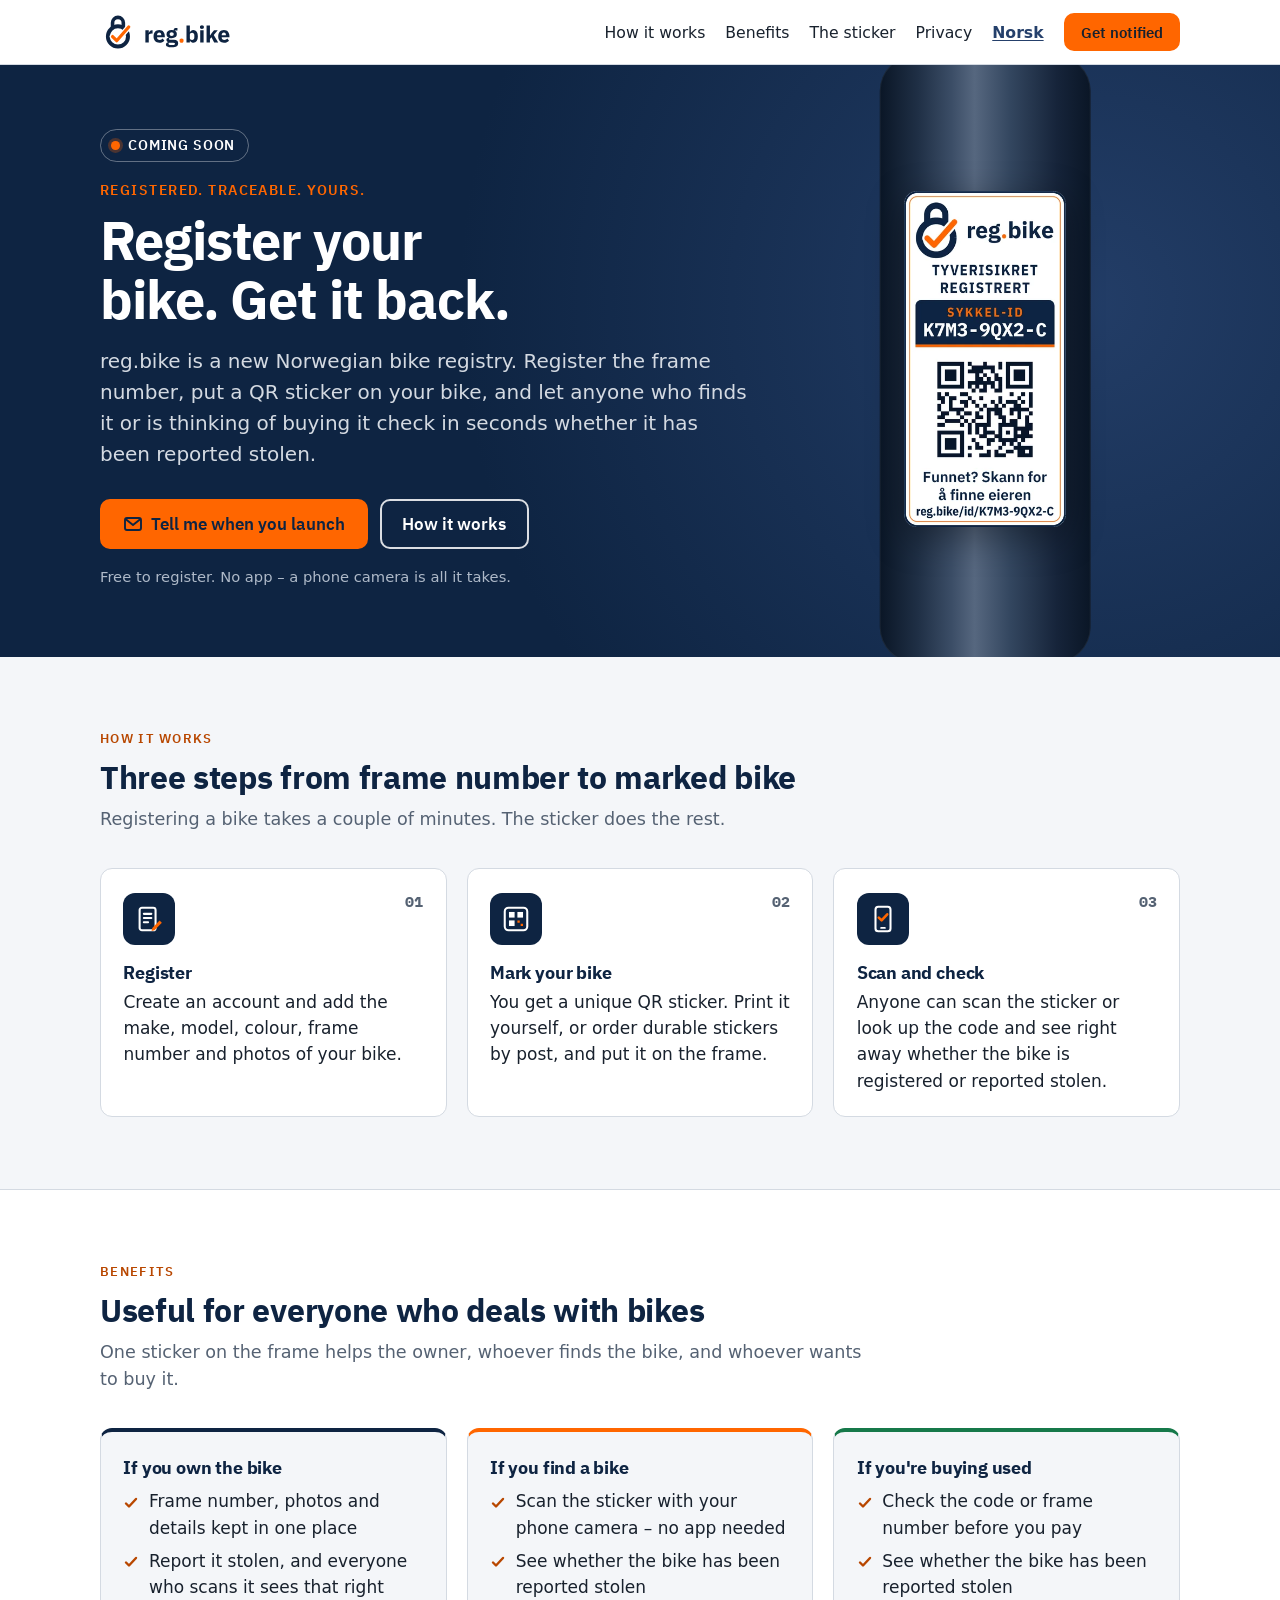
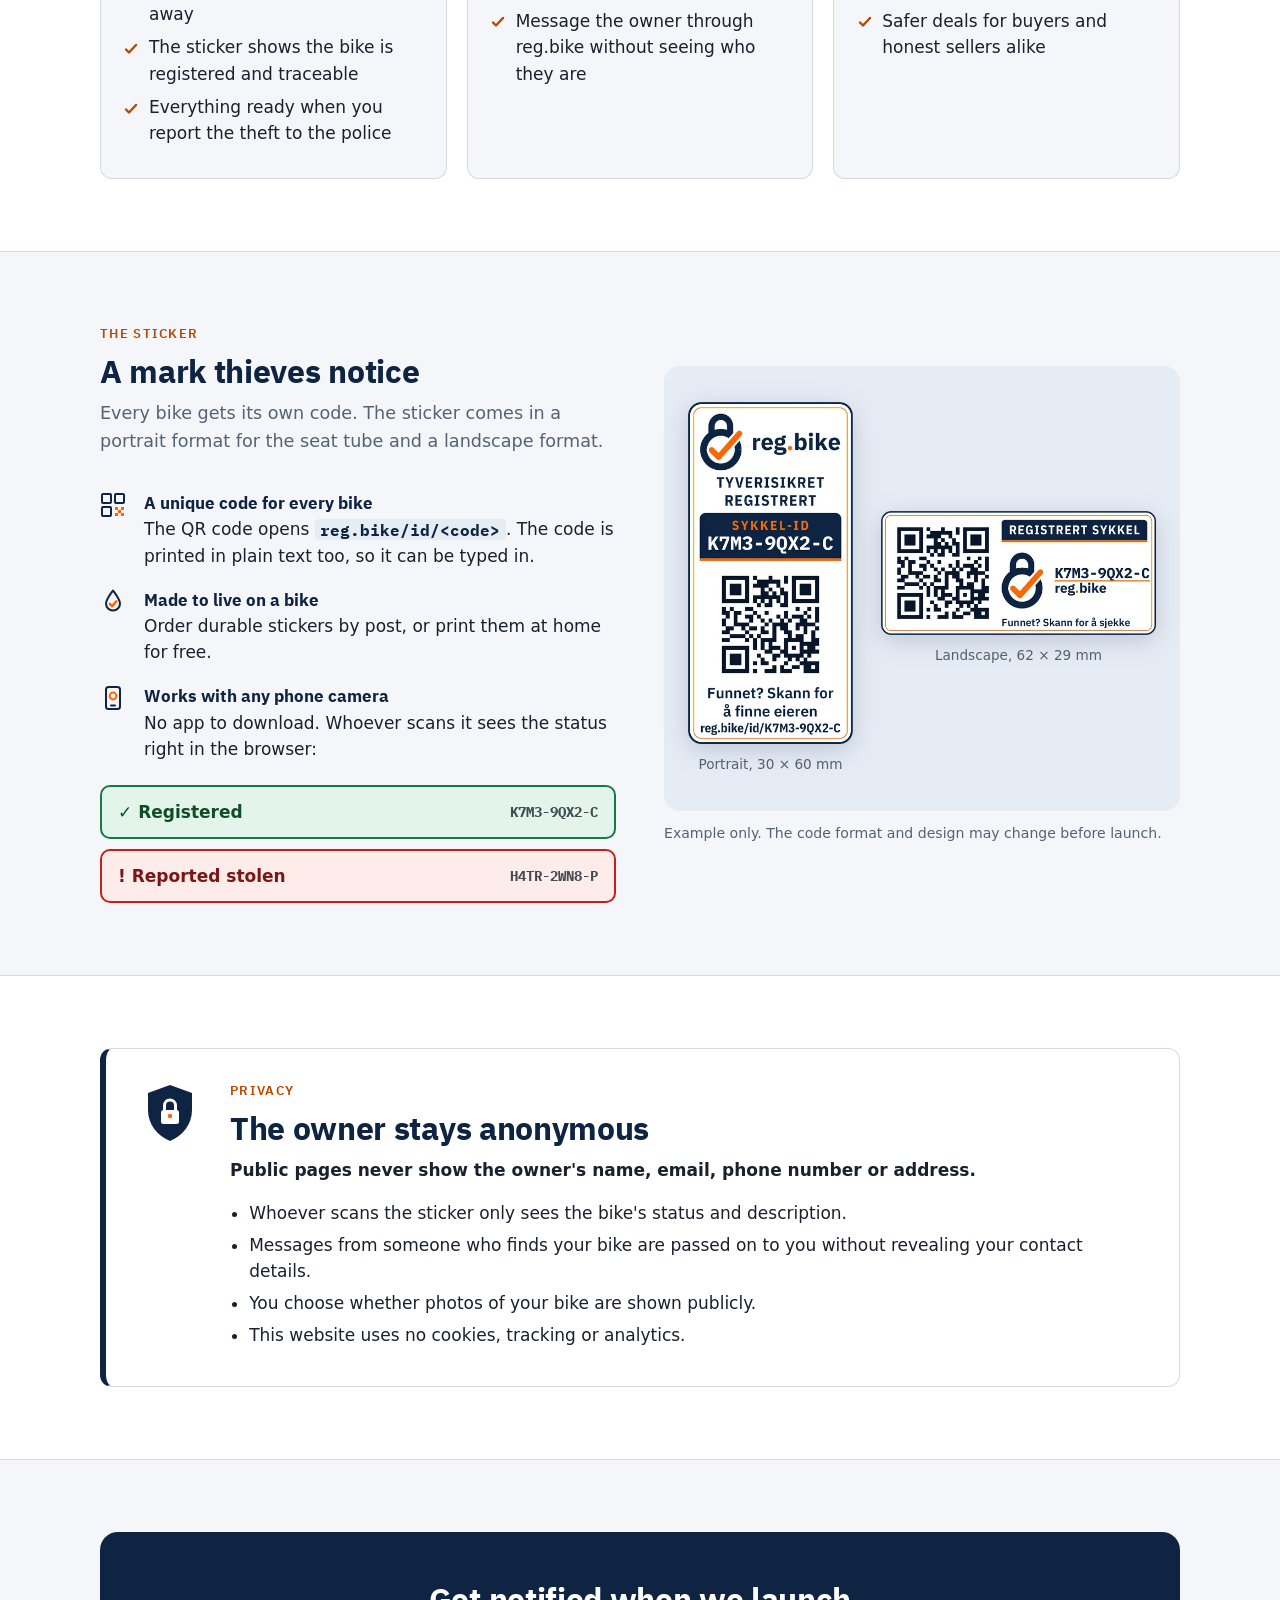
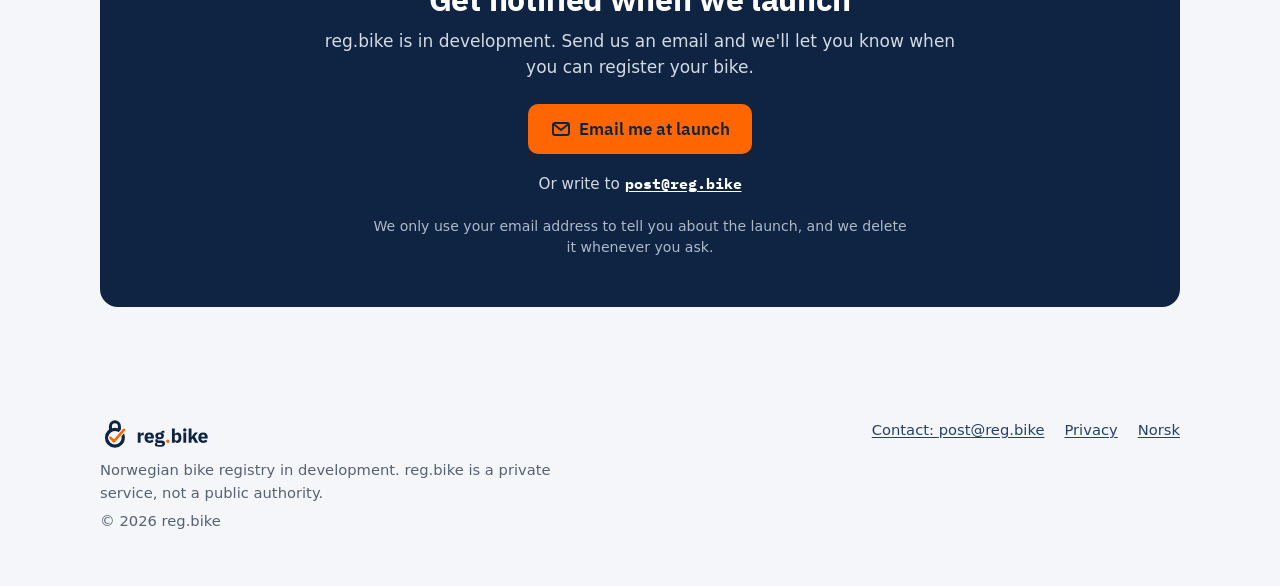
==== en/index.html @ eb4c4d3d "Landing page for reg.bike (coming soon), nb + en" ====
<!doctype html>
<html lang="en">
<head>
<meta charset="utf-8">
<meta name="viewport" content="width=device-width, initial-scale=1">
<meta http-equiv="Content-Security-Policy" content="default-src 'none'; img-src 'self' data:; style-src 'self'; font-src 'self'; manifest-src 'self'; base-uri 'none'; form-action 'none'">
<meta name="referrer" content="strict-origin-when-cross-origin">
<title>reg.bike – the Norwegian bike registry · Coming soon</title>
<meta name="description" content="Register your bike&#x27;s frame number and get a unique QR sticker. Anyone who finds your bike or wants to buy it can check whether it is registered or reported stolen. Coming soon.">
<link rel="canonical" href="https://reg.bike/en/">
<link rel="alternate" hreflang="nb" href="https://reg.bike/">
<link rel="alternate" hreflang="en" href="https://reg.bike/en/">
<link rel="alternate" hreflang="x-default" href="https://reg.bike/">
<meta property="og:type" content="website">
<meta property="og:site_name" content="reg.bike">
<meta property="og:url" content="https://reg.bike/en/">
<meta property="og:title" content="reg.bike – Registered. Traceable. Yours.">
<meta property="og:description" content="Register your bike&#x27;s frame number and get a unique QR sticker. Anyone who finds your bike or wants to buy it can check whether it is registered or reported stolen. Coming soon.">
<meta property="og:locale" content="en_GB">
<meta property="og:locale:alternate" content="nb_NO">
<meta property="og:image" content="https://reg.bike/og-image-en.png">
<meta property="og:image:type" content="image/png">
<meta property="og:image:width" content="1200">
<meta property="og:image:height" content="630">
<meta property="og:image:alt" content="reg.bike logo and a QR bike sticker with the words “Registered. Traceable. Yours.”">
<meta name="twitter:card" content="summary_large_image">
<meta name="twitter:title" content="reg.bike – Registered. Traceable. Yours.">
<meta name="twitter:description" content="Register your bike&#x27;s frame number and get a unique QR sticker. Anyone who finds your bike or wants to buy it can check whether it is registered or reported stolen. Coming soon.">
<meta name="twitter:image" content="https://reg.bike/og-image-en.png">
<meta name="twitter:image:alt" content="reg.bike logo and a QR bike sticker with the words “Registered. Traceable. Yours.”">
<meta name="theme-color" content="#0E2442">
<link rel="preload" href="../fonts/IBMPlexSans-Bold.woff2" as="font" type="font/woff2" crossorigin>
<link rel="stylesheet" href="../style.css">
<link rel="icon" href="../favicon.ico" sizes="48x48">
<link rel="icon" href="../favicon.svg" type="image/svg+xml">
<link rel="apple-touch-icon" href="../apple-touch-icon.png">
<link rel="manifest" href="../site.webmanifest">
</head>
<body>
<a class="skip" href="#main">Skip to content</a>
<header class="top">
  <div class="wrap bar">
    <a class="brand" href="../" aria-label="reg.bike – home"><img src="../img/lockup.svg" alt="reg.bike" width="128" height="35"></a>
    <nav aria-label="Main menu">
     <ul class="nav">
      <li class="hide-sm"><a href="#how">How it works</a></li>
      <li class="hide-sm"><a href="#benefits">Benefits</a></li>
      <li class="hide-sm"><a href="#sticker">The sticker</a></li>
      <li class="hide-sm"><a href="#privacy">Privacy</a></li>
      <li><a class="lang" href="../" hreflang="nb" lang="nb" aria-label="Les siden på norsk">Norsk</a></li>
      <li><a class="btn" href="#notify">Get notified</a></li>
     </ul>
    </nav>
  </div>
</header>
<main id="main">
<section class="hero" aria-labelledby="hero-title">
  <div class="wrap">
    <div>
      <p class="soon">Coming soon</p>
      <p class="slogan">Registered. Traceable. Yours.</p>
      <h1 id="hero-title">Register your bike. Get it back.</h1>
      <p class="lead">reg.bike is a new Norwegian bike registry. Register the frame number, put a QR sticker on your bike, and let anyone who finds it or is thinking of buying it check in seconds whether it has been reported stolen.</p>
      <div class="actions">
        <a class="btn" href="mailto:post@reg.bike?subject=Let%20me%20know%20when%20reg.bike%20launches&amp;body=Hi%21%0A%0APlease%20let%20me%20know%20when%20I%20can%20register%20my%20bike%20on%20reg.bike.%0A%0A"><svg width="20" height="20" viewBox="0 0 20 20" aria-hidden="true" focusable="false"><rect x="2" y="4" width="16" height="12" rx="2" fill="none" stroke="currentColor" stroke-width="1.9"/><path d="M2.8 5.2L10 11l7.2-5.8" fill="none" stroke="currentColor" stroke-width="1.9" stroke-linejoin="round"/></svg>Tell me when you launch</a>
        <a class="btn ghost" href="#how">How it works</a>
      </div>
      <p class="fine">Free to register. No app – a phone camera is all it takes.</p>
    </div>
    <div class="tube">
      <picture>
        <source type="image/webp" srcset="../img/sticker-portrait-30x60-color.webp 1x, ../img/sticker-portrait-30x60-color@2x.webp 2x">
        <img src="../img/sticker-portrait-30x60-color.png" srcset="../img/sticker-portrait-30x60-color@2x.png 2x" width="300" height="621" alt="Example of a portrait reg.bike sticker on a seat tube, showing bike ID K7M3-9QX2-C, a QR code and the text “Found it? Scan to find the owner” in Norwegian." fetchpriority="high">
      </picture>
    </div>
  </div>
</section>

<section class="section" id="how" aria-labelledby="how-title">
  <div class="wrap">
    <p class="kicker">How it works</p>
    <h2 id="how-title">Three steps from frame number to marked bike</h2>
    <p class="intro">Registering a bike takes a couple of minutes. The sticker does the rest.</p>
    <ol class="steps">
      <li class="step"><span class="num" aria-hidden="true">01</span><span class="icon"><svg viewBox="0 0 32 32" aria-hidden="true" focusable="false"><rect x="6" y="4" width="17" height="24" rx="2.5" fill="none" stroke="#FFFFFF" stroke-width="2.2"/><path d="M10.5 10.5h8M10.5 15h8M10.5 19.5h4.5" stroke="#FFFFFF" stroke-width="2.2" stroke-linecap="round"/><path d="M19.5 25.5l7.8-7.8 2.4 2.4-7.8 7.8-3.2.8z" fill="#FF6600"/></svg></span>
        <h3>Register</h3><p>Create an account and add the make, model, colour, frame number and photos of your bike.</p></li>
      <li class="step"><span class="num" aria-hidden="true">02</span><span class="icon"><svg viewBox="0 0 32 32" aria-hidden="true" focusable="false"><rect x="4" y="4" width="24" height="24" rx="4" fill="none" stroke="#FFFFFF" stroke-width="2.2"/><rect x="8.5" y="8.5" width="6" height="6" fill="#FFFFFF"/><rect x="17.5" y="8.5" width="6" height="6" fill="#FFFFFF"/><rect x="8.5" y="17.5" width="6" height="6" fill="#FFFFFF"/><path d="M17.5 17.5h2.5v2.5h-2.5zM21 21h2.5v2.5H21z" fill="#FF6600"/></svg></span>
        <h3>Mark your bike</h3><p>You get a unique QR sticker. Print it yourself, or order durable stickers by post, and put it on the frame.</p></li>
      <li class="step"><span class="num" aria-hidden="true">03</span><span class="icon"><svg viewBox="0 0 32 32" aria-hidden="true" focusable="false"><rect x="8" y="3" width="16" height="26" rx="3" fill="none" stroke="#FFFFFF" stroke-width="2.2"/><path d="M14 25.5h4" stroke="#FFFFFF" stroke-width="2" stroke-linecap="round"/><path d="M11.5 14.5l3 3 6-6.5" fill="none" stroke="#FF6600" stroke-width="2.8" stroke-linecap="round" stroke-linejoin="round"/></svg></span>
        <h3>Scan and check</h3><p>Anyone can scan the sticker or look up the code and see right away whether the bike is registered or reported stolen.</p></li>
    </ol>
  </div>
</section>

<section class="section alt" id="benefits" aria-labelledby="ben-title">
  <div class="wrap">
    <p class="kicker">Benefits</p>
    <h2 id="ben-title">Useful for everyone who deals with bikes</h2>
    <p class="intro">One sticker on the frame helps the owner, whoever finds the bike, and whoever wants to buy it.</p>
    <div class="cards">
      <article class="card owner"><h3>If you own the bike</h3><ul><li>Frame number, photos and details kept in one place</li><li>Report it stolen, and everyone who scans it sees that right away</li><li>The sticker shows the bike is registered and traceable</li><li>Everything ready when you report the theft to the police</li></ul></article>
      <article class="card finder"><h3>If you find a bike</h3><ul><li>Scan the sticker with your phone camera – no app needed</li><li>See whether the bike has been reported stolen</li><li>Message the owner through reg.bike without seeing who they are</li></ul></article>
      <article class="card buyer"><h3>If you're buying used</h3><ul><li>Check the code or frame number before you pay</li><li>See whether the bike has been reported stolen</li><li>Safer deals for buyers and honest sellers alike</li></ul></article>
    </div>
  </div>
</section>

<section class="section" id="sticker" aria-labelledby="st-title">
  <div class="wrap sticker-grid">
    <div>
      <p class="kicker">The sticker</p>
      <h2 id="st-title">A mark thieves notice</h2>
      <p class="intro">Every bike gets its own code. The sticker comes in a portrait format for the seat tube and a landscape format.</p>
      <ul class="facts">
        <li><svg viewBox="0 0 26 26" aria-hidden="true" focusable="false"><rect x="2" y="2" width="9" height="9" rx="1" fill="none" stroke="#0E2442" stroke-width="2"/><rect x="15" y="2" width="9" height="9" rx="1" fill="none" stroke="#0E2442" stroke-width="2"/><rect x="2" y="15" width="9" height="9" rx="1" fill="none" stroke="#0E2442" stroke-width="2"/><path d="M15 15h3v3h-3zM21 15h3v3h-3zM18 18h3v3h-3zM15 21h3v3h-3zM21 21h3v3h-3z" fill="#FF6600"/></svg><div><strong>A unique code for every bike</strong>The QR code opens <span class="url">reg.bike/id/&lt;code&gt;</span>. The code is printed in plain text too, so it can be typed in.</div></li>
        <li><svg viewBox="0 0 26 26" aria-hidden="true" focusable="false"><path d="M13 2.5C9 8 6 11.8 6 15.6a7 7 0 0 0 14 0C20 11.8 17 8 13 2.5z" fill="none" stroke="#0E2442" stroke-width="2" stroke-linejoin="round"/><path d="M9.8 15.8l2.3 2.3 4.3-4.8" fill="none" stroke="#FF6600" stroke-width="2.4" stroke-linecap="round" stroke-linejoin="round"/></svg><div><strong>Made to live on a bike</strong>Order durable stickers by post, or print them at home for free.</div></li>
        <li><svg viewBox="0 0 26 26" aria-hidden="true" focusable="false"><rect x="6" y="2" width="14" height="22" rx="2.5" fill="none" stroke="#0E2442" stroke-width="2"/><circle cx="13" cy="11" r="3.4" fill="none" stroke="#FF6600" stroke-width="2"/><path d="M11 20.5h4" stroke="#0E2442" stroke-width="2" stroke-linecap="round"/></svg><div><strong>Works with any phone camera</strong>No app to download. Whoever scans it sees the status right in the browser:</div></li>
      </ul>
      <div class="status" role="list">
        <div class="pill ok" role="listitem">✓ Registered<code>K7M3-9QX2-C</code></div>
        <div class="pill bad" role="listitem">! Reported stolen<code>H4TR-2WN8-P</code></div>
      </div>
    </div>
    <div>
      <div class="sticker-show">
        <figure class="portrait">
          <picture><source type="image/webp" srcset="../img/sticker-portrait-30x60-color.webp 1x, ../img/sticker-portrait-30x60-color@2x.webp 2x"><img src="../img/sticker-portrait-30x60-color.png" width="300" height="621" alt="Portrait reg.bike sticker with bike ID and QR code" decoding="async"></picture>
          <figcaption>Portrait, 30&nbsp;×&nbsp;60&nbsp;mm</figcaption>
        </figure>
        <figure class="landscape">
          <picture><source type="image/webp" srcset="../img/sticker-62x29-color.webp 1x, ../img/sticker-62x29-color@2x.webp 2x"><img src="../img/sticker-62x29-color.png" width="520" height="234" alt="Landscape reg.bike sticker reading “Registered bike” in Norwegian, with a QR code and the code K7M3-9QX2-C" decoding="async"></picture>
          <figcaption>Landscape, 62&nbsp;×&nbsp;29&nbsp;mm</figcaption>
        </figure>
      </div>
      <p class="hint">Example only. The code format and design may change before launch.</p>
    </div>
  </div>
</section>

<section class="section alt" id="privacy" aria-labelledby="pr-title">
  <div class="wrap">
    <div class="privacy">
      <svg class="shield" viewBox="0 0 64 64" aria-hidden="true" focusable="false"><path d="M32 4l22 8v17c0 14.5-9.4 25.6-22 31C19.4 54.6 10 43.5 10 29V12z" fill="#0E2442"/><rect x="23" y="29" width="18" height="14" rx="2.5" fill="#fff"/><path d="M26.5 29v-4.5a5.5 5.5 0 0 1 11 0V29" fill="none" stroke="#fff" stroke-width="3"/><circle cx="32" cy="35" r="2.2" fill="#FF6600"/></svg>
      <div>
        <p class="kicker">Privacy</p>
        <h2 id="pr-title">The owner stays anonymous</h2>
        <p><strong>Public pages never show the owner's name, email, phone number or address.</strong></p>
        <ul><li>Whoever scans the sticker only sees the bike's status and description.</li><li>Messages from someone who finds your bike are passed on to you without revealing your contact details.</li><li>You choose whether photos of your bike are shown publicly.</li><li>This website uses no cookies, tracking or analytics.</li></ul>
      </div>
    </div>
  </div>
</section>

<section class="section" id="notify" aria-labelledby="nt-title">
  <div class="wrap">
    <div class="notify">
      <h2 id="nt-title">Get notified when we launch</h2>
      <p>reg.bike is in development. Send us an email and we'll let you know when you can register your bike.</p>
      <a class="btn" href="mailto:post@reg.bike?subject=Let%20me%20know%20when%20reg.bike%20launches&amp;body=Hi%21%0A%0APlease%20let%20me%20know%20when%20I%20can%20register%20my%20bike%20on%20reg.bike.%0A%0A"><svg width="20" height="20" viewBox="0 0 20 20" aria-hidden="true" focusable="false"><rect x="2" y="4" width="16" height="12" rx="2" fill="none" stroke="currentColor" stroke-width="1.9"/><path d="M2.8 5.2L10 11l7.2-5.8" fill="none" stroke="currentColor" stroke-width="1.9" stroke-linejoin="round"/></svg>Email me at launch</a>
      <p class="addr">Or write to <a href="mailto:post@reg.bike">post@reg.bike</a></p>
      <p class="small">We only use your email address to tell you about the launch, and we delete it whenever you ask.</p>
    </div>
  </div>
</section>
</main>
<footer class="foot">
  <div class="wrap">
    <div>
      <img src="../img/lockup.svg" alt="reg.bike" width="110" height="30" loading="lazy">
      <p>Norwegian bike registry in development. reg.bike is a private service, not a public authority.</p>
      <p>© 2026 reg.bike</p>
    </div>
    <nav aria-label="Footer">
      <ul>
        <li><a href="mailto:post@reg.bike">Contact: post@reg.bike</a></li>
        <li><a href="#privacy">Privacy</a></li>
        <li><a href="../" hreflang="nb" lang="nb">Norsk</a></li>
      </ul>
    </nav>
  </div>
</footer>
</body>
</html>
---- style.css ----
/* reg.bike landing page. Brand: BRAND.md v1.0 (direction B, Hjullås). No JS, no third parties. */
@font-face{font-family:"IBM Plex Sans";font-weight:700;font-style:normal;font-display:swap;src:url(fonts/IBMPlexSans-Bold.woff2) format("woff2")}
@font-face{font-family:"IBM Plex Sans";font-weight:600;font-style:normal;font-display:swap;src:url(fonts/IBMPlexSans-SemiBold.woff2) format("woff2")}
@font-face{font-family:"IBM Plex Mono";font-weight:700;font-style:normal;font-display:swap;src:url(fonts/IBMPlexMono-Bold.woff2) format("woff2")}
:root{--navy:#0E2442;--navy-700:#25406B;--navy-100:#E6ECF4;--orange:#FF6600;--orange-700:#B84700;--fg:#18212D;--muted:#556273;--silver:#D4DAE2;--bg:#F4F6F9;--ok:#16794A;--ok-bg:#E3F4EA;--bad:#C4211A;--bad-bg:#FDECEA;--radius:12px;
--sans:system-ui,-apple-system,"Segoe UI",Roboto,Helvetica,Arial,sans-serif;--head:"IBM Plex Sans",system-ui,-apple-system,"Segoe UI",Roboto,sans-serif;--mono:"IBM Plex Mono",ui-monospace,SFMono-Regular,Menlo,Consolas,monospace}
*{box-sizing:border-box}
html{font-size:100%;scroll-behavior:smooth;-webkit-text-size-adjust:100%}
@media (prefers-reduced-motion:reduce){html{scroll-behavior:auto}}
body{margin:0;font-family:var(--sans);font-size:1.0625rem;color:var(--fg);background:var(--bg);line-height:1.55}
img{max-width:100%;height:auto}
a{color:var(--navy-700);text-underline-offset:.15em}
a:hover{color:var(--navy)}
a:focus-visible,.btn:focus-visible{outline:3px solid var(--orange);outline-offset:2px;border-radius:4px}
h1,h2,h3{text-wrap:balance;font-family:var(--head);color:var(--navy);font-weight:700;line-height:1.2;letter-spacing:-.01em}
h2{font-size:clamp(1.5rem,1.2rem + 1.2vw,2rem);margin:0 0 .6rem}
h3{font-size:1.15rem;margin:0 0 .35rem}
p{margin:0 0 1rem}
.wrap{max-width:1120px;margin:0 auto;padding:0 1.25rem}
.skip{position:absolute;left:-9999px;top:.5rem;background:#fff;color:var(--navy);padding:.6rem .9rem;border-radius:8px;z-index:10;font-weight:600}
.skip:focus{left:.75rem}
.vh{position:absolute;width:1px;height:1px;overflow:hidden;clip:rect(0 0 0 0);clip-path:inset(50%);white-space:nowrap}

/* Header */
.top{background:#fff;border-bottom:1px solid var(--silver)}
.bar{display:flex;align-items:center;justify-content:space-between;gap:1rem;min-height:64px}
.brand{display:inline-flex;text-decoration:none}
.brand img{display:block;height:36px;width:auto}
.nav{display:flex;align-items:center;gap:.25rem 1.25rem;margin:0;padding:0;list-style:none}
.nav a{color:var(--fg);text-decoration:none;font-weight:500;font-size:.98rem}
.nav a:hover{color:var(--navy);text-decoration:underline}
.nav .lang{font-weight:600;color:var(--navy-700);text-decoration:underline}
.nav .btn{margin:0;padding:.5rem .95rem;font-size:.95rem}

/* Buttons: orange with navy text (5.3:1). Never white on orange. */
.btn{display:inline-flex;align-items:center;gap:.5rem;background:var(--orange);color:var(--navy);border:2px solid var(--orange);border-radius:10px;padding:.8rem 1.3rem;font-family:var(--head);font-weight:600;font-size:1.05rem;text-decoration:none;line-height:1.2}
.btn:hover{background:#FF7A1F;border-color:#FF7A1F;color:var(--navy)}
.btn.ghost{background:transparent;color:#fff;border-color:rgba(255,255,255,.85)}
.btn.ghost:hover{background:var(--navy-700);color:#fff}
.btn svg{flex:none}

/* Hero */
.hero{background:var(--navy);color:#fff;overflow:hidden;position:relative}
.hero::before{content:"";position:absolute;inset:0;background:radial-gradient(circle at 85% 40%,rgba(37,64,107,.9),rgba(14,36,66,0) 55%);pointer-events:none}
.hero .wrap{position:relative;display:grid;grid-template-columns:minmax(0,1.25fr) minmax(0,.75fr);gap:2.5rem;align-items:center;padding-top:4rem;padding-bottom:4.25rem}
.soon{display:inline-flex;align-items:center;gap:.5rem;margin:0 0 1.1rem;padding:.3rem .8rem .3rem .65rem;border:1px solid rgba(255,255,255,.35);border-radius:999px;font-family:var(--head);font-weight:600;font-size:.85rem;letter-spacing:.06em;text-transform:uppercase;color:#fff}
.soon::before{content:"";width:.55rem;height:.55rem;border-radius:50%;background:var(--orange);box-shadow:0 0 0 3px rgba(255,102,0,.25)}
.slogan{font-family:var(--head);font-weight:600;letter-spacing:.1em;text-transform:uppercase;font-size:.9rem;color:var(--orange);margin:0 0 .6rem}
.hero h1{color:#fff;font-size:clamp(2.1rem,1.4rem + 3vw,3.4rem);margin:0 0 1.1rem;letter-spacing:-.02em;line-height:1.08}
.lead{font-size:clamp(1.08rem,1rem + .35vw,1.25rem);color:var(--silver);max-width:36em;margin:0 0 1.8rem}
.actions{display:flex;flex-wrap:wrap;gap:.75rem}
.hero .fine{margin:1.1rem 0 0;font-size:.92rem;color:#AEB9C8}
.hero .fine a{color:#fff}

/* Hero visual: the portrait sticker on a seat tube */
.tube{position:relative;justify-self:center;width:min(270px,70vw);padding:2.5rem 0;display:flex;justify-content:center}
.tube::before{content:"";position:absolute;top:-6rem;bottom:-6rem;left:50%;width:78%;transform:translateX(-50%);border-radius:36px;background:linear-gradient(90deg,#0a1626 0%,#1f2f45 18%,#3b4d66 34%,#56677f 45%,#33465f 62%,#16243a 84%,#0a1626 100%);box-shadow:inset 0 0 0 1px rgba(255,255,255,.06)}
.tube picture{position:relative;display:block;width:60%;filter:drop-shadow(0 10px 18px rgba(0,0,0,.35))}
.tube img{display:block;width:100%}

/* Sections */
section{scroll-margin-top:1rem}
.section{padding:4.5rem 0}
.section.alt{background:#fff;border-top:1px solid var(--silver);border-bottom:1px solid var(--silver)}
.kicker{font-family:var(--head);font-weight:600;letter-spacing:.1em;text-transform:uppercase;font-size:.82rem;color:var(--orange-700);margin:0 0 .5rem}
.intro{max-width:44em;color:var(--muted);font-size:1.1rem;margin-bottom:2.2rem}

.steps{list-style:none;margin:0;padding:0;display:grid;grid-template-columns:repeat(3,minmax(0,1fr));gap:1.25rem;counter-reset:step}
.step{background:#fff;border:1px solid var(--silver);border-radius:var(--radius);padding:1.5rem 1.4rem 1.4rem;position:relative}
.step .num{position:absolute;top:1.3rem;right:1.4rem;font-family:var(--mono);font-weight:700;font-size:.95rem;color:var(--muted)}
.icon{display:inline-grid;place-items:center;width:52px;height:52px;border-radius:12px;background:var(--navy);margin-bottom:1rem}
.icon svg{width:30px;height:30px}
.step p,.card p{margin:0;color:var(--fg)}

.cards{display:grid;grid-template-columns:repeat(3,minmax(0,1fr));gap:1.25rem}
.card{background:var(--bg);border:1px solid var(--silver);border-radius:var(--radius);padding:1.5rem 1.4rem;border-top:4px solid var(--navy)}
.card.finder{border-top-color:var(--orange)}
.card.buyer{border-top-color:var(--ok)}
.card ul{margin:.6rem 0 0;padding:0;list-style:none}
.card li{position:relative;padding-left:1.6rem;margin:.45rem 0}
.card li::before{content:"";position:absolute;left:0;top:.38em;width:1rem;height:1rem;background:no-repeat center/contain url("data:image/svg+xml,%3Csvg xmlns='http://www.w3.org/2000/svg' viewBox='0 0 16 16'%3E%3Cpath d='M3 8.5l3 3 7-7.5' fill='none' stroke='%23B84700' stroke-width='2.4' stroke-linecap='round' stroke-linejoin='round'/%3E%3C/svg%3E")}

/* Status demo */
.status{display:grid;gap:.6rem;margin-top:1.4rem}
.pill{display:flex;align-items:center;gap:.6rem;padding:.75rem 1rem;border-radius:10px;font-weight:600;border:2px solid}
.pill.ok{background:var(--ok-bg);border-color:var(--ok);color:#0f4d27}
.pill.bad{background:var(--bad-bg);border-color:var(--bad);color:#7a1712}
.pill code{font-family:var(--mono);font-weight:700;margin-left:auto;font-size:.9rem;color:var(--fg);opacity:.8}

/* Sticker */
.sticker-grid{display:grid;grid-template-columns:minmax(0,1fr) minmax(0,1fr);gap:3rem;align-items:center}
.sticker-show{display:flex;align-items:center;justify-content:center;gap:1.75rem;background:var(--navy-100);border-radius:16px;padding:2.25rem 1.5rem}
.sticker-show .portrait{width:165px;flex:none}
.sticker-show .landscape{flex:1 1 0;max-width:300px;min-width:0}
.sticker-show img{display:block;width:100%;filter:drop-shadow(0 6px 12px rgba(14,36,66,.18))}
.sticker-show figcaption{font-size:.85rem;color:var(--muted);text-align:center;margin-top:.6rem}
.facts{list-style:none;margin:0;padding:0}
.facts li{display:grid;grid-template-columns:2rem 1fr;gap:.25rem .75rem;margin:0 0 1.1rem}
.facts svg{width:26px;height:26px;margin-top:.1rem}
.facts strong{display:block;font-family:var(--head);color:var(--navy)}
.url{font-family:var(--mono);font-weight:700;color:var(--navy);background:var(--navy-100);padding:.05rem .35rem;border-radius:4px;white-space:nowrap;font-size:.92em}

/* Privacy */
.privacy{display:grid;grid-template-columns:auto minmax(0,1fr);gap:1.75rem;align-items:start;background:#fff;border:1px solid var(--silver);border-left:6px solid var(--navy);border-radius:var(--radius);padding:2rem}
.privacy .shield{width:64px;height:64px}
.privacy ul{margin:.4rem 0 0;padding-left:1.2rem}
.privacy li{margin:.35rem 0}

/* Notify */
.notify{background:var(--navy);color:#fff;border-radius:18px;padding:3rem 2rem;text-align:center;position:relative;overflow:hidden}
.notify h2{color:#fff}
.notify p{color:var(--silver);max-width:38em;margin-left:auto;margin-right:auto}
.notify .btn{margin-top:.5rem}
.notify .addr{margin-top:1.1rem;font-size:.95rem}
.notify .addr a{color:#fff;font-family:var(--mono);font-weight:700}
.notify .small{font-size:.88rem;color:#AEB9C8;margin-top:1.2rem;margin-bottom:0}

/* Footer */
.foot{padding:2.5rem 0 3rem;color:var(--muted);font-size:.92rem}
.foot .wrap{display:flex;flex-wrap:wrap;gap:1rem 2rem;align-items:flex-start;justify-content:space-between}
.foot img{height:30px;width:auto;display:block;margin-bottom:.6rem}
.foot p{margin:0 0 .35rem;max-width:34em}
.foot ul{list-style:none;margin:0;padding:0;display:flex;flex-wrap:wrap;gap:.4rem 1.25rem}
.foot a{color:var(--navy-700)}

/* 404 */
.nf{min-height:60vh;display:grid;place-items:center;text-align:center;padding:4rem 0}
.nf .code{font-family:var(--mono);font-weight:700;color:var(--orange-700);letter-spacing:.1em}
.nf .box{max-width:36em}
.nf .actions{justify-content:center;margin-top:1.5rem}
.nf .btn.secondary{background:#fff;color:var(--navy);border-color:var(--navy)}
.nf .btn.secondary:hover{background:var(--navy-100)}

/* Responsive */
@media (max-width:900px){
  .hero .wrap{grid-template-columns:1fr;gap:1rem;padding-top:2.75rem;padding-bottom:0}
  .tube{width:min(210px,54vw);padding:1.75rem 0 2.25rem;margin-top:.5rem}
  .tube::before{top:0;bottom:0;border-radius:36px 36px 0 0}
  .steps,.cards{grid-template-columns:1fr}
  .sticker-grid{grid-template-columns:1fr;gap:2rem}
  .section{padding:3.25rem 0}
}
@media (max-width:720px){
  .nav .hide-sm{display:none}
}
@media (max-width:520px){
  body{font-size:1rem}
  .wrap{padding:0 1rem}
  .brand img{height:30px}
  .nav{gap:.25rem .9rem}
  .nav .btn{padding:.45rem .7rem;font-size:.9rem}
  .actions .btn{width:100%;justify-content:center}
  .sticker-show{gap:1rem;padding:1.5rem 1rem}
  .sticker-show .portrait{width:100px}
  .privacy{grid-template-columns:1fr;padding:1.5rem 1.25rem;gap:1rem}
  .privacy .shield{width:48px;height:48px}
  .notify{padding:2.25rem 1.25rem;border-radius:14px}
}
@media print{.hero,.notify{background:#fff;color:#000}.hero h1,.notify h2{color:#000}.tube::before{display:none}}
.sticker-show figure{margin:0}
.hint{color:var(--muted);font-size:.88rem;margin-top:.75rem}
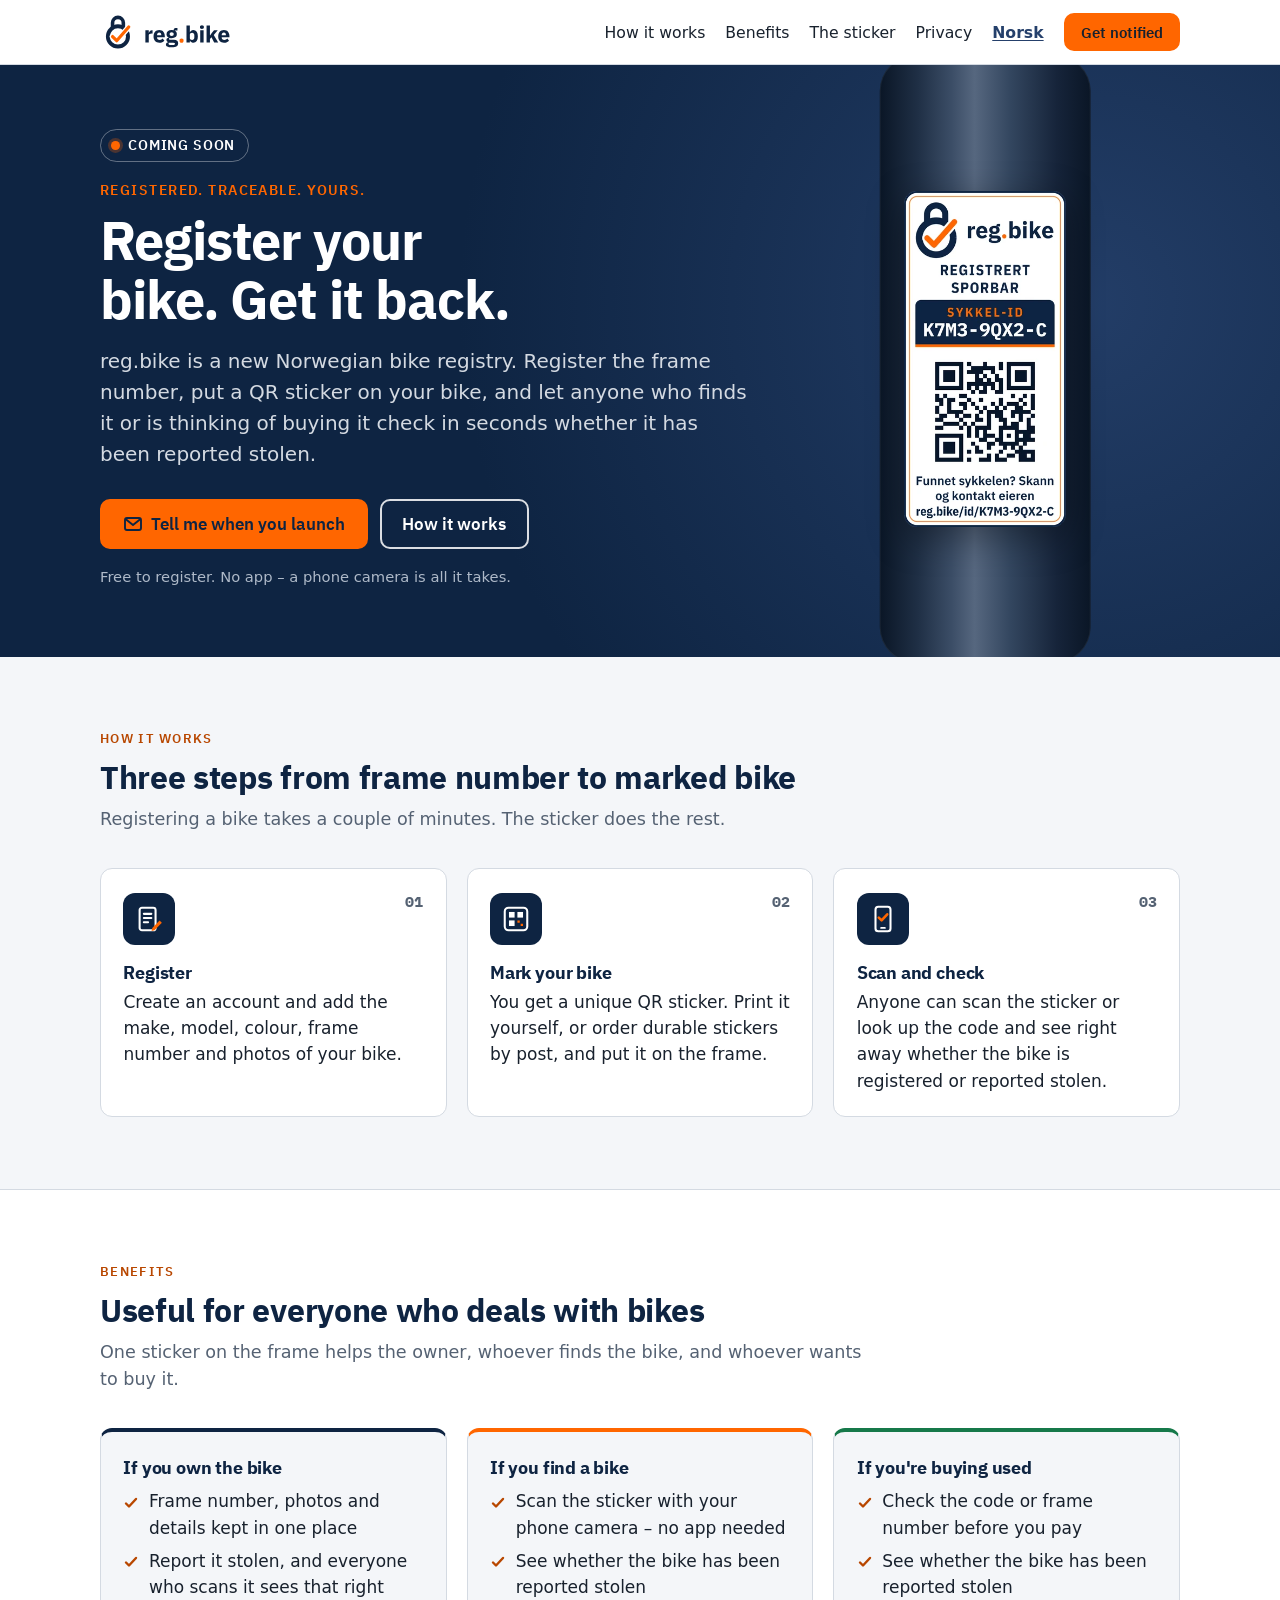
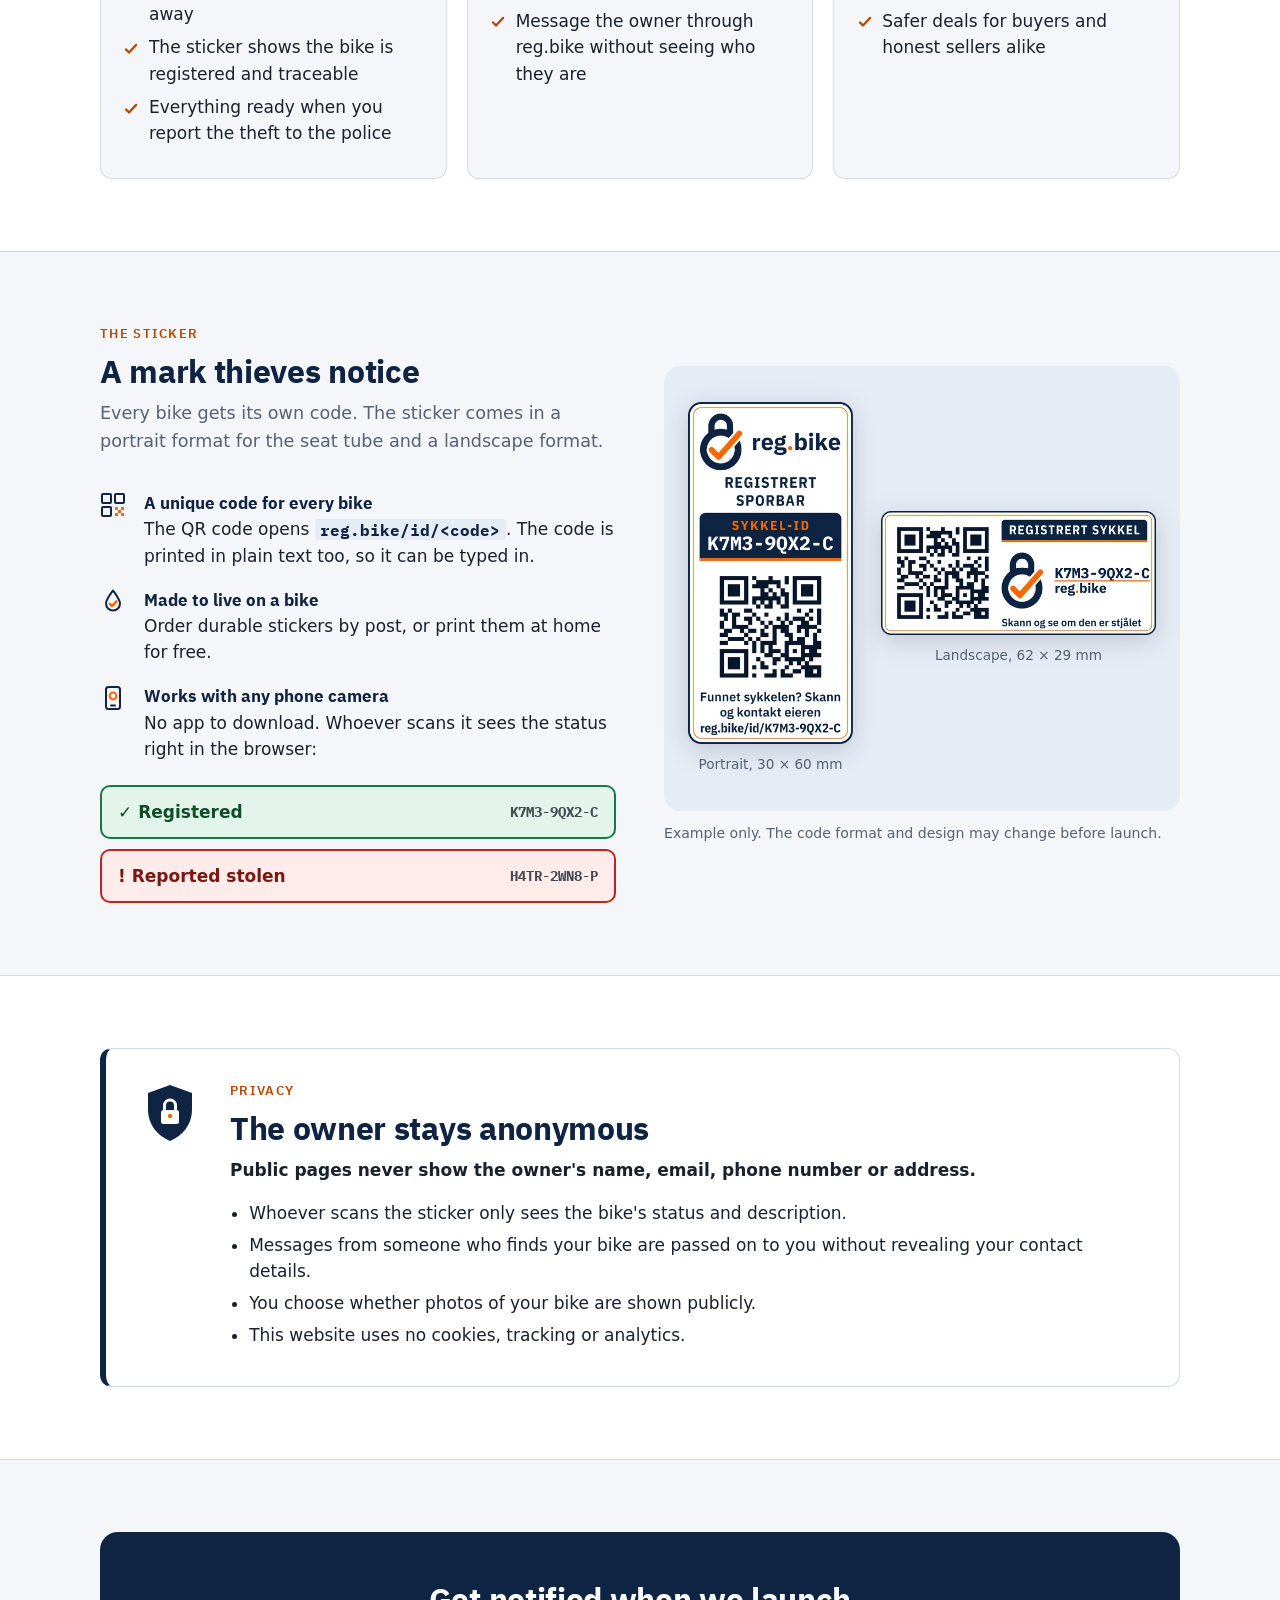
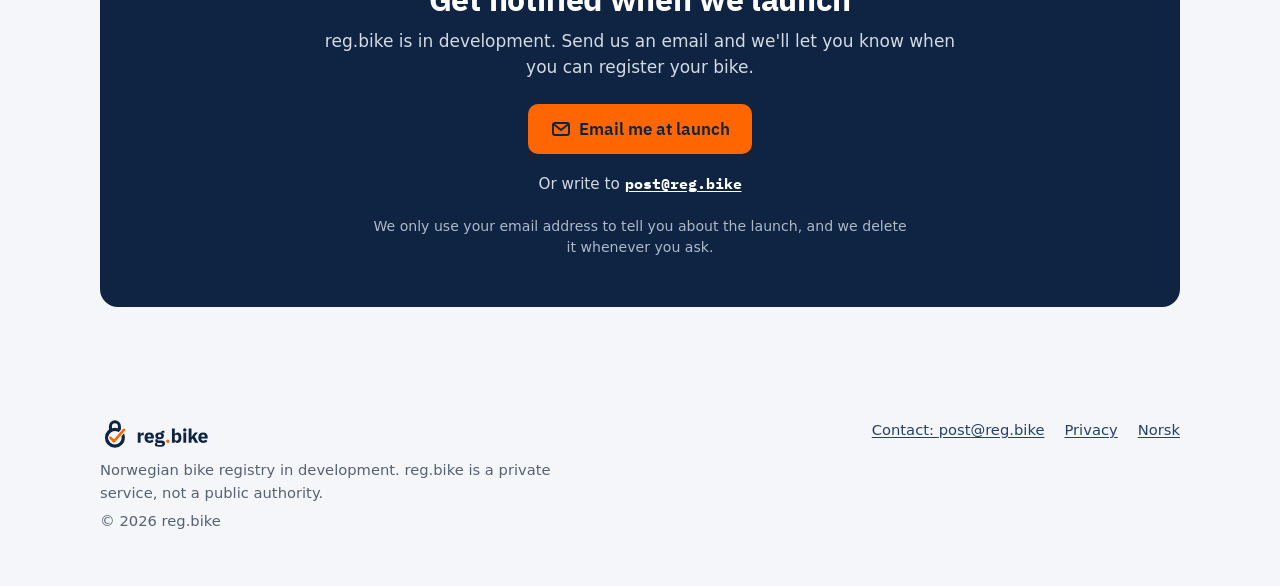
==== commit fa878689: "Norwegian copy review: natural bokmål, new sticker texts in images" ====
--- a/en/index.html
+++ b/en/index.html
@@ -70,7 +70,7 @@
     <div class="tube">
       <picture>
         <source type="image/webp" srcset="../img/sticker-portrait-30x60-color.webp 1x, ../img/sticker-portrait-30x60-color@2x.webp 2x">
-        <img src="../img/sticker-portrait-30x60-color.png" srcset="../img/sticker-portrait-30x60-color@2x.png 2x" width="300" height="621" alt="Example of a portrait reg.bike sticker on a seat tube, showing bike ID K7M3-9QX2-C, a QR code and the text “Found it? Scan to find the owner” in Norwegian." fetchpriority="high">
+        <img src="../img/sticker-portrait-30x60-color.png" srcset="../img/sticker-portrait-30x60-color@2x.png 2x" width="300" height="622" alt="Example of a portrait reg.bike sticker on a seat tube, showing bike ID K7M3-9QX2-C, a QR code and the text “Found this bike? Scan to contact the owner” in Norwegian." fetchpriority="high">
       </picture>
     </div>
   </div>
@@ -124,11 +124,11 @@
     <div>
       <div class="sticker-show">
         <figure class="portrait">
-          <picture><source type="image/webp" srcset="../img/sticker-portrait-30x60-color.webp 1x, ../img/sticker-portrait-30x60-color@2x.webp 2x"><img src="../img/sticker-portrait-30x60-color.png" width="300" height="621" alt="Portrait reg.bike sticker with bike ID and QR code" decoding="async"></picture>
+          <picture><source type="image/webp" srcset="../img/sticker-portrait-30x60-color.webp 1x, ../img/sticker-portrait-30x60-color@2x.webp 2x"><img src="../img/sticker-portrait-30x60-color.png" width="300" height="622" alt="Portrait reg.bike sticker with bike ID and QR code" decoding="async"></picture>
           <figcaption>Portrait, 30&nbsp;×&nbsp;60&nbsp;mm</figcaption>
         </figure>
         <figure class="landscape">
-          <picture><source type="image/webp" srcset="../img/sticker-62x29-color.webp 1x, ../img/sticker-62x29-color@2x.webp 2x"><img src="../img/sticker-62x29-color.png" width="520" height="234" alt="Landscape reg.bike sticker reading “Registered bike” in Norwegian, with a QR code and the code K7M3-9QX2-C" decoding="async"></picture>
+          <picture><source type="image/webp" srcset="../img/sticker-62x29-color.webp 1x, ../img/sticker-62x29-color@2x.webp 2x"><img src="../img/sticker-62x29-color.png" width="520" height="234" alt="Landscape reg.bike sticker reading “Registered bike” in Norwegian, with a QR code, the code K7M3-9QX2-C and “Scan to see if it&#x27;s stolen”" decoding="async"></picture>
           <figcaption>Landscape, 62&nbsp;×&nbsp;29&nbsp;mm</figcaption>
         </figure>
       </div>
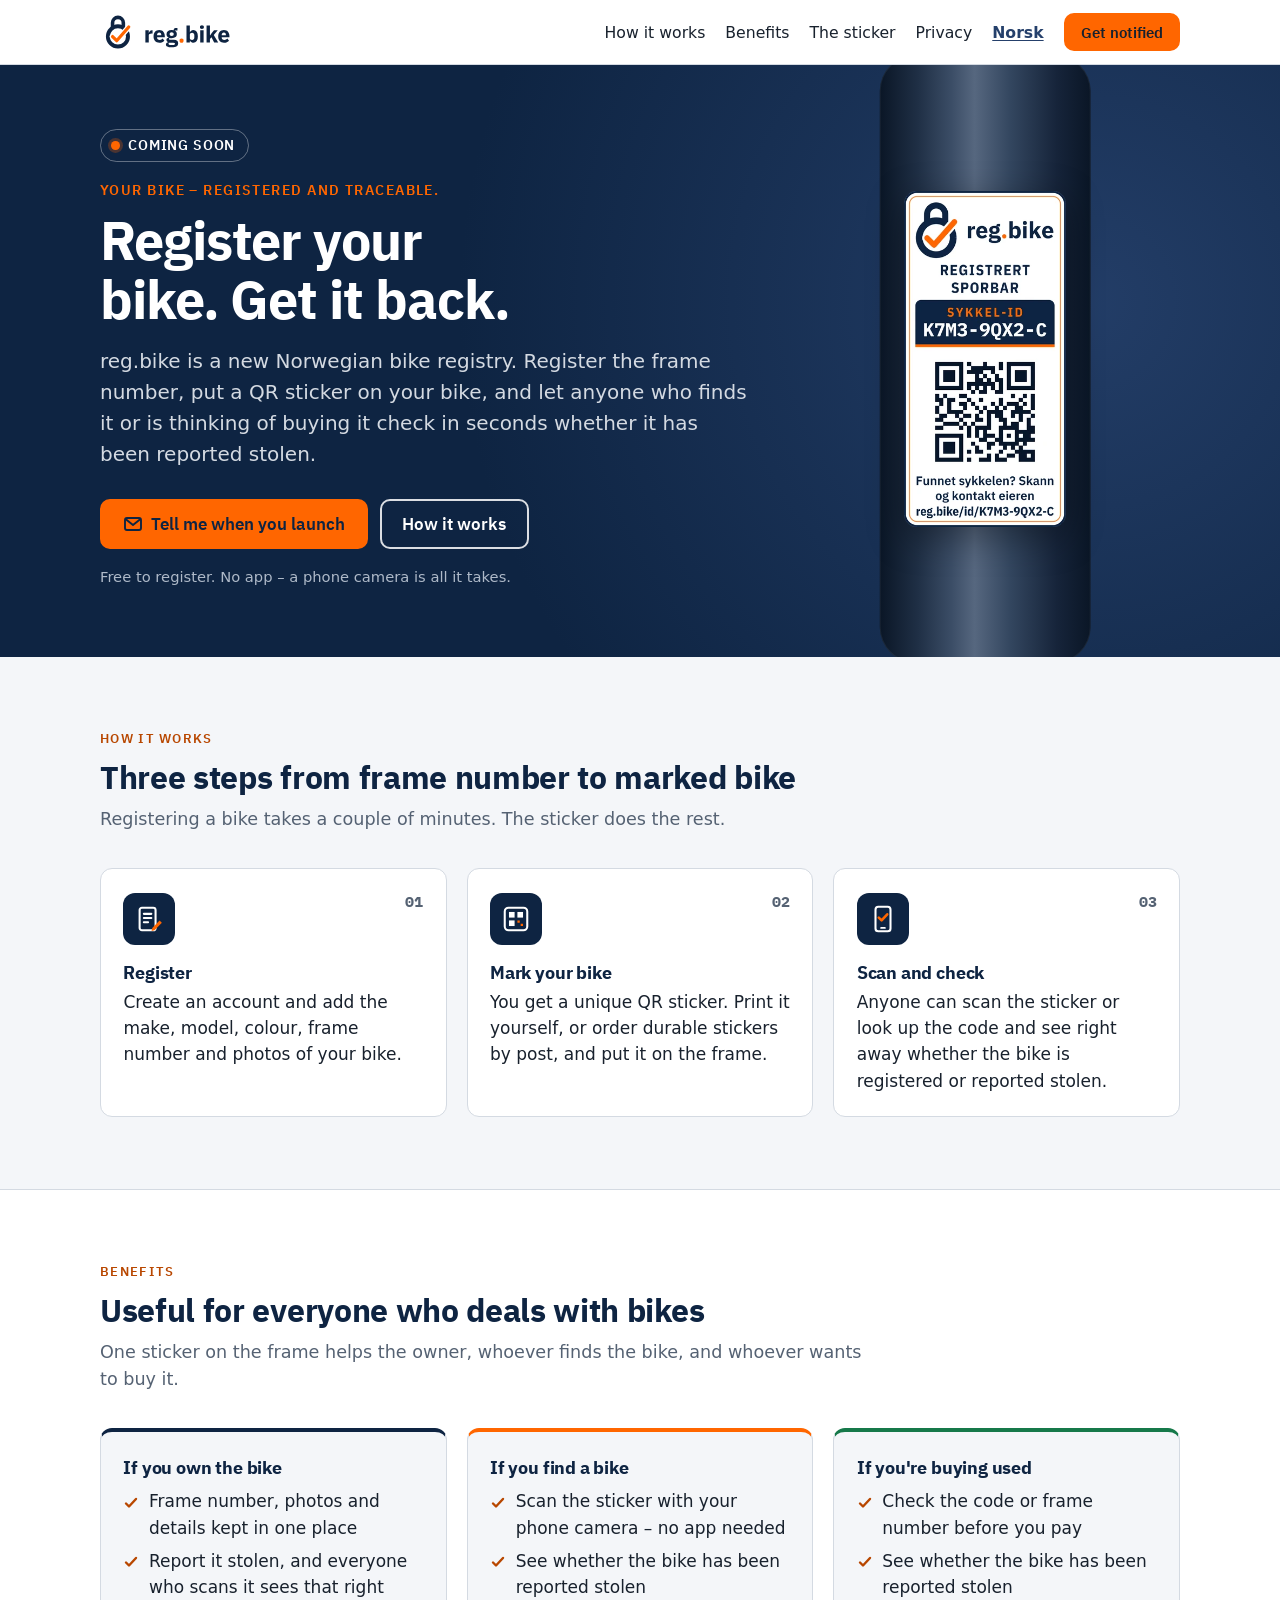
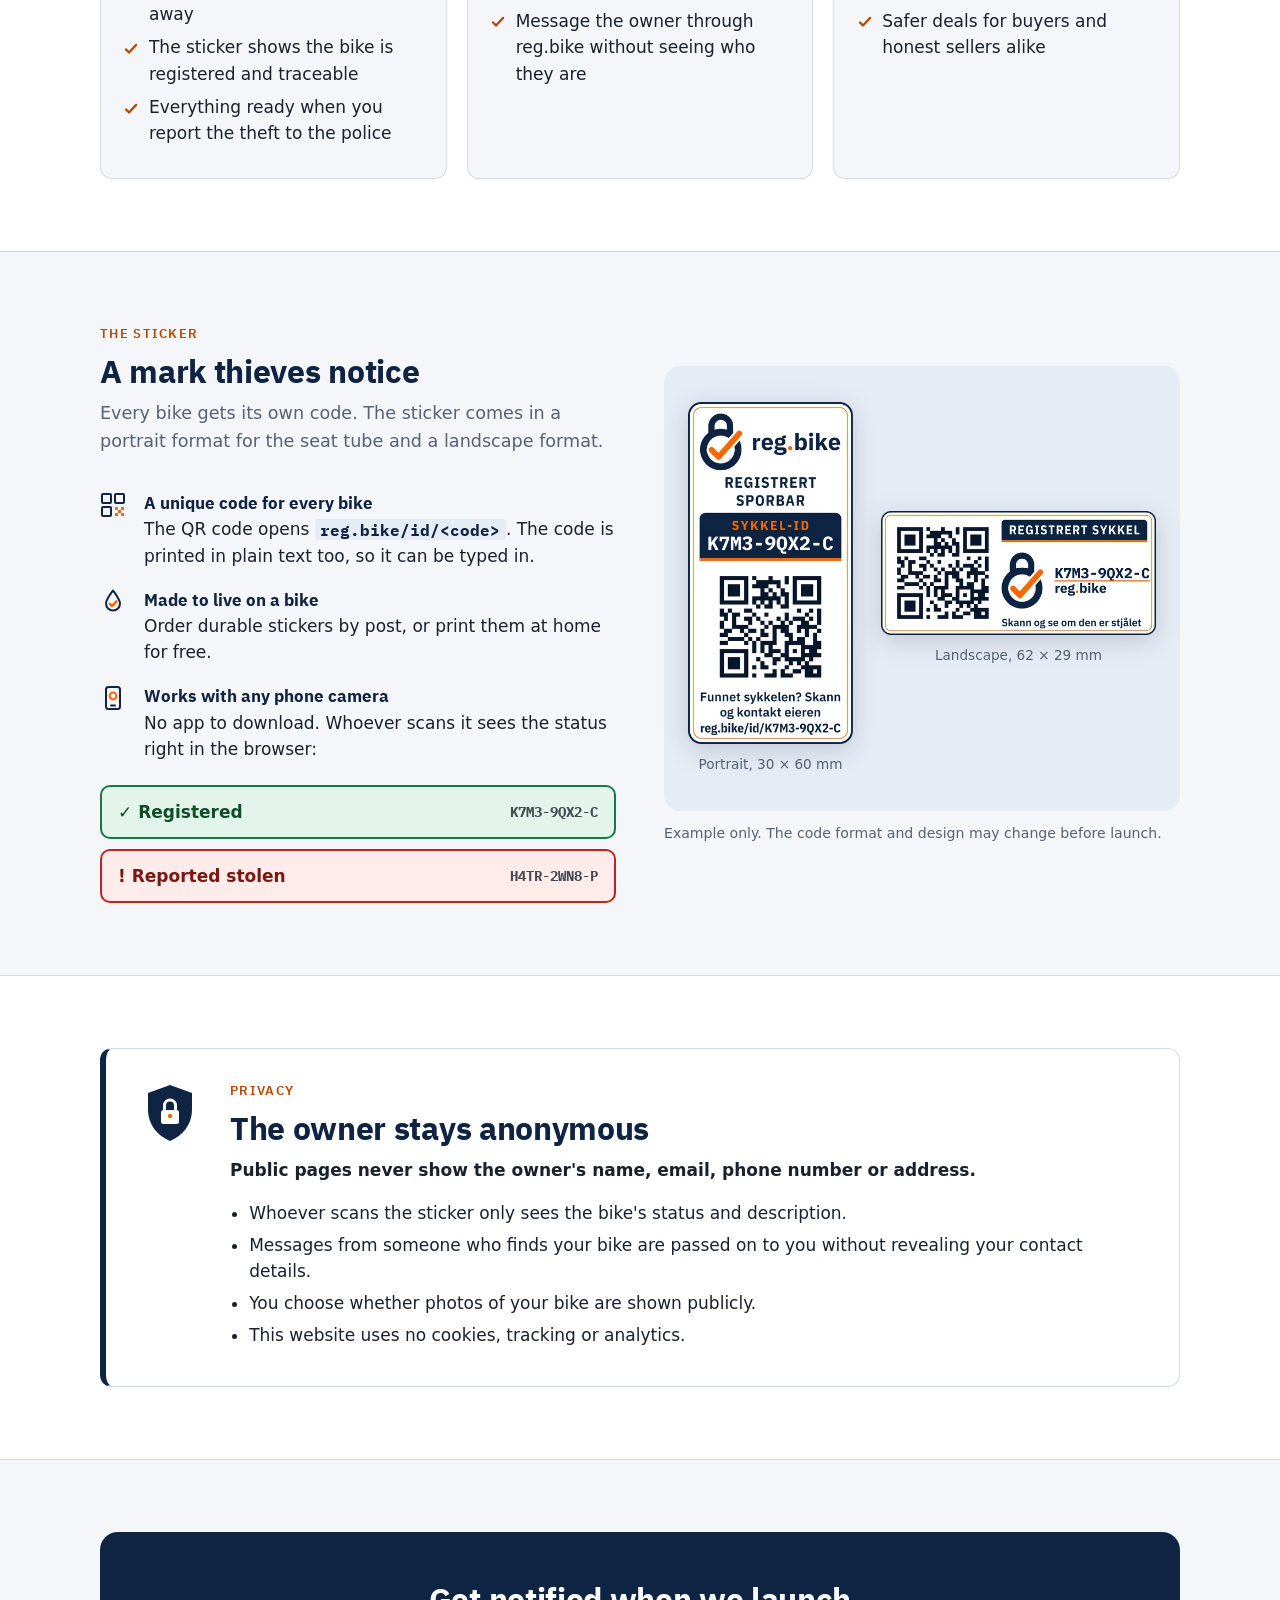
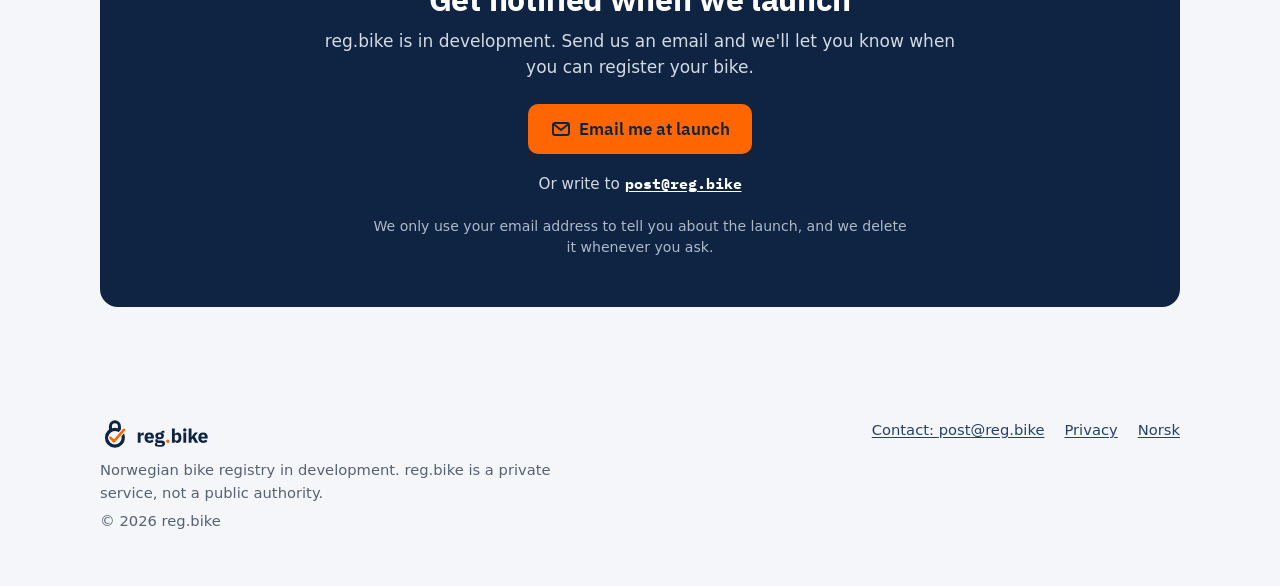
==== commit fc987d8c: "New tagline: Din sykkel – registrert og sporbar. (hero, OG/Twitter, OG images)" ====
--- a/en/index.html
+++ b/en/index.html
@@ -14,7 +14,7 @@
 <meta property="og:type" content="website">
 <meta property="og:site_name" content="reg.bike">
 <meta property="og:url" content="https://reg.bike/en/">
-<meta property="og:title" content="reg.bike – Registered. Traceable. Yours.">
+<meta property="og:title" content="reg.bike · Your bike – registered and traceable.">
 <meta property="og:description" content="Register your bike&#x27;s frame number and get a unique QR sticker. Anyone who finds your bike or wants to buy it can check whether it is registered or reported stolen. Coming soon.">
 <meta property="og:locale" content="en_GB">
 <meta property="og:locale:alternate" content="nb_NO">
@@ -22,12 +22,12 @@
 <meta property="og:image:type" content="image/png">
 <meta property="og:image:width" content="1200">
 <meta property="og:image:height" content="630">
-<meta property="og:image:alt" content="reg.bike logo and a QR bike sticker with the words “Registered. Traceable. Yours.”">
+<meta property="og:image:alt" content="reg.bike logo and a QR bike sticker with the words “Your bike – registered and traceable.”">
 <meta name="twitter:card" content="summary_large_image">
-<meta name="twitter:title" content="reg.bike – Registered. Traceable. Yours.">
+<meta name="twitter:title" content="reg.bike · Your bike – registered and traceable.">
 <meta name="twitter:description" content="Register your bike&#x27;s frame number and get a unique QR sticker. Anyone who finds your bike or wants to buy it can check whether it is registered or reported stolen. Coming soon.">
 <meta name="twitter:image" content="https://reg.bike/og-image-en.png">
-<meta name="twitter:image:alt" content="reg.bike logo and a QR bike sticker with the words “Registered. Traceable. Yours.”">
+<meta name="twitter:image:alt" content="reg.bike logo and a QR bike sticker with the words “Your bike – registered and traceable.”">
 <meta name="theme-color" content="#0E2442">
 <link rel="preload" href="../fonts/IBMPlexSans-Bold.woff2" as="font" type="font/woff2" crossorigin>
 <link rel="stylesheet" href="../style.css">
@@ -58,7 +58,7 @@
   <div class="wrap">
     <div>
       <p class="soon">Coming soon</p>
-      <p class="slogan">Registered. Traceable. Yours.</p>
+      <p class="slogan">Your bike&nbsp;– registered and traceable.</p>
       <h1 id="hero-title">Register your bike. Get it back.</h1>
       <p class="lead">reg.bike is a new Norwegian bike registry. Register the frame number, put a QR sticker on your bike, and let anyone who finds it or is thinking of buying it check in seconds whether it has been reported stolen.</p>
       <div class="actions">
--- a/style.css
+++ b/style.css
@@ -45,7 +45,7 @@
 .hero .wrap{position:relative;display:grid;grid-template-columns:minmax(0,1.25fr) minmax(0,.75fr);gap:2.5rem;align-items:center;padding-top:4rem;padding-bottom:4.25rem}
 .soon{display:inline-flex;align-items:center;gap:.5rem;margin:0 0 1.1rem;padding:.3rem .8rem .3rem .65rem;border:1px solid rgba(255,255,255,.35);border-radius:999px;font-family:var(--head);font-weight:600;font-size:.85rem;letter-spacing:.06em;text-transform:uppercase;color:#fff}
 .soon::before{content:"";width:.55rem;height:.55rem;border-radius:50%;background:var(--orange);box-shadow:0 0 0 3px rgba(255,102,0,.25)}
-.slogan{font-family:var(--head);font-weight:600;letter-spacing:.1em;text-transform:uppercase;font-size:.9rem;color:var(--orange);margin:0 0 .6rem}
+.slogan{font-family:var(--head);font-weight:600;letter-spacing:.1em;text-wrap:balance;text-transform:uppercase;font-size:.9rem;color:var(--orange);margin:0 0 .6rem}
 .hero h1{color:#fff;font-size:clamp(2.1rem,1.4rem + 3vw,3.4rem);margin:0 0 1.1rem;letter-spacing:-.02em;line-height:1.08}
 .lead{font-size:clamp(1.08rem,1rem + .35vw,1.25rem);color:var(--silver);max-width:36em;margin:0 0 1.8rem}
 .actions{display:flex;flex-wrap:wrap;gap:.75rem}
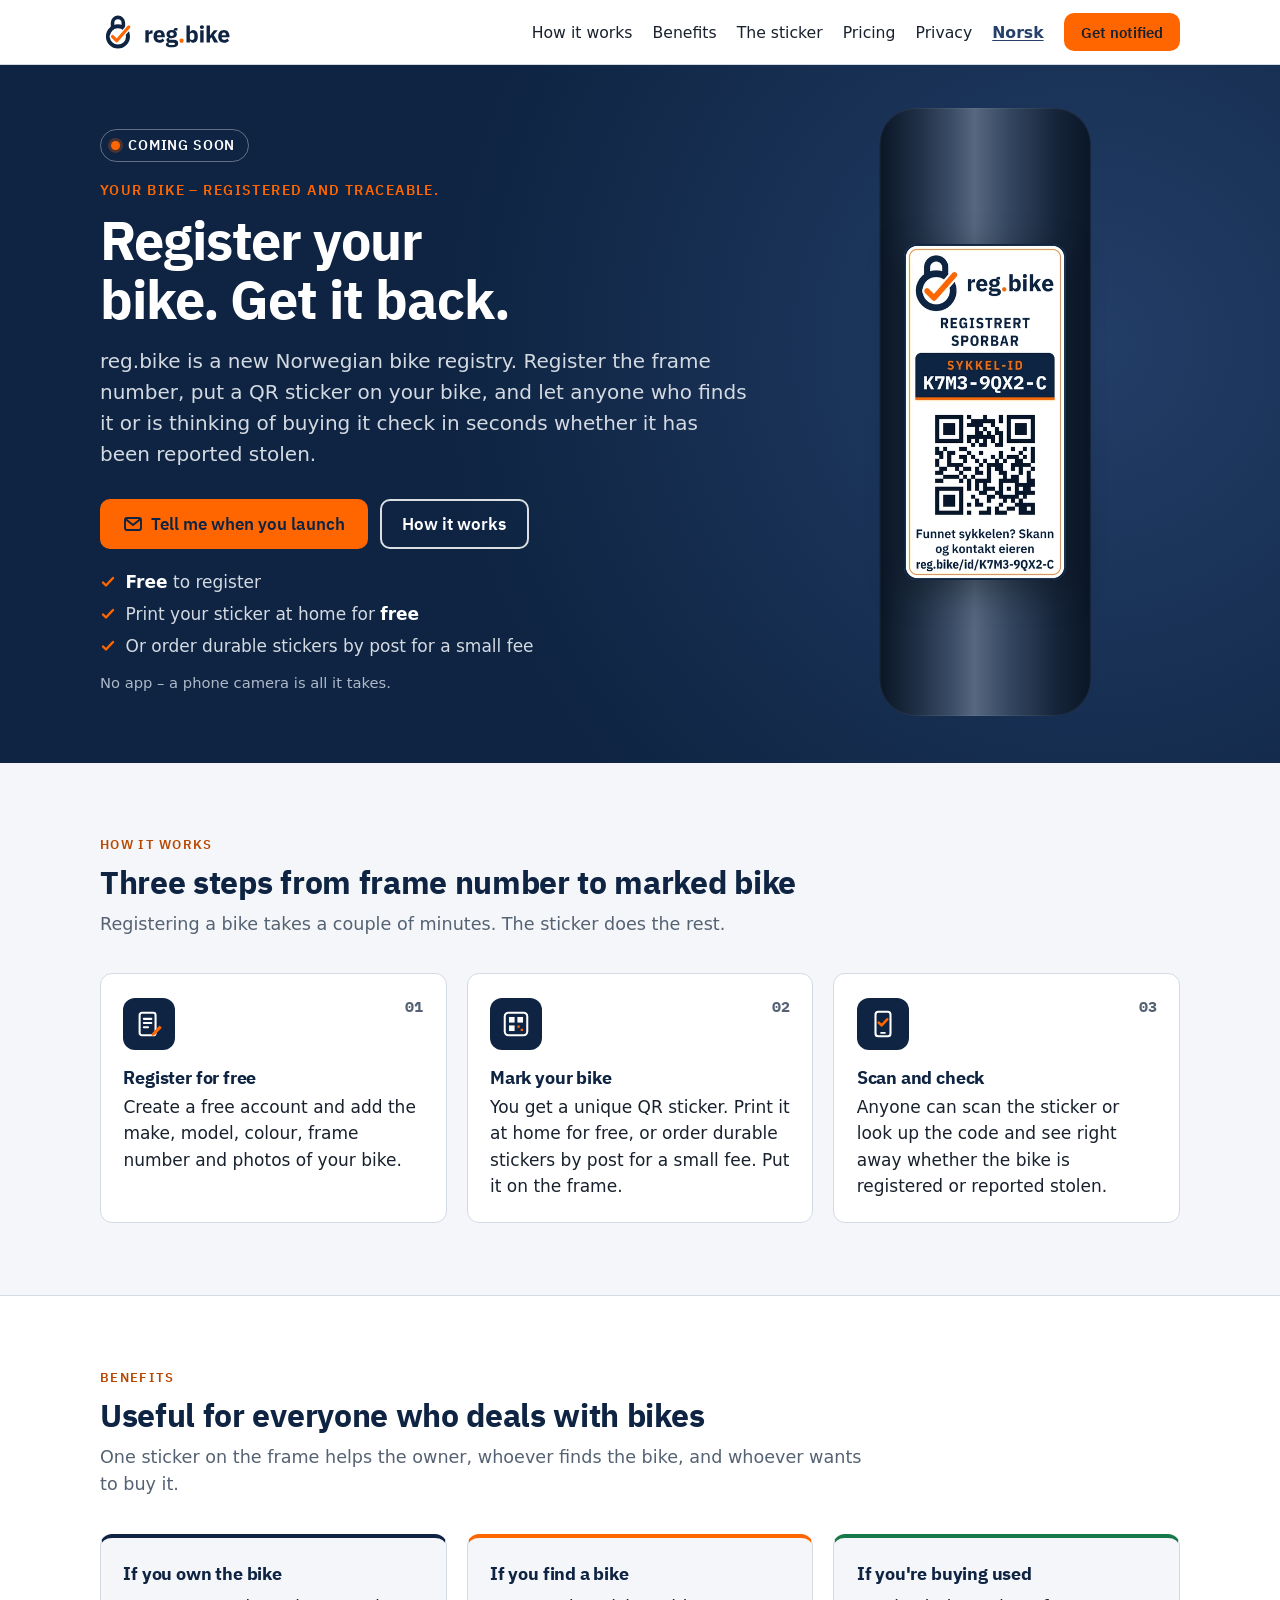
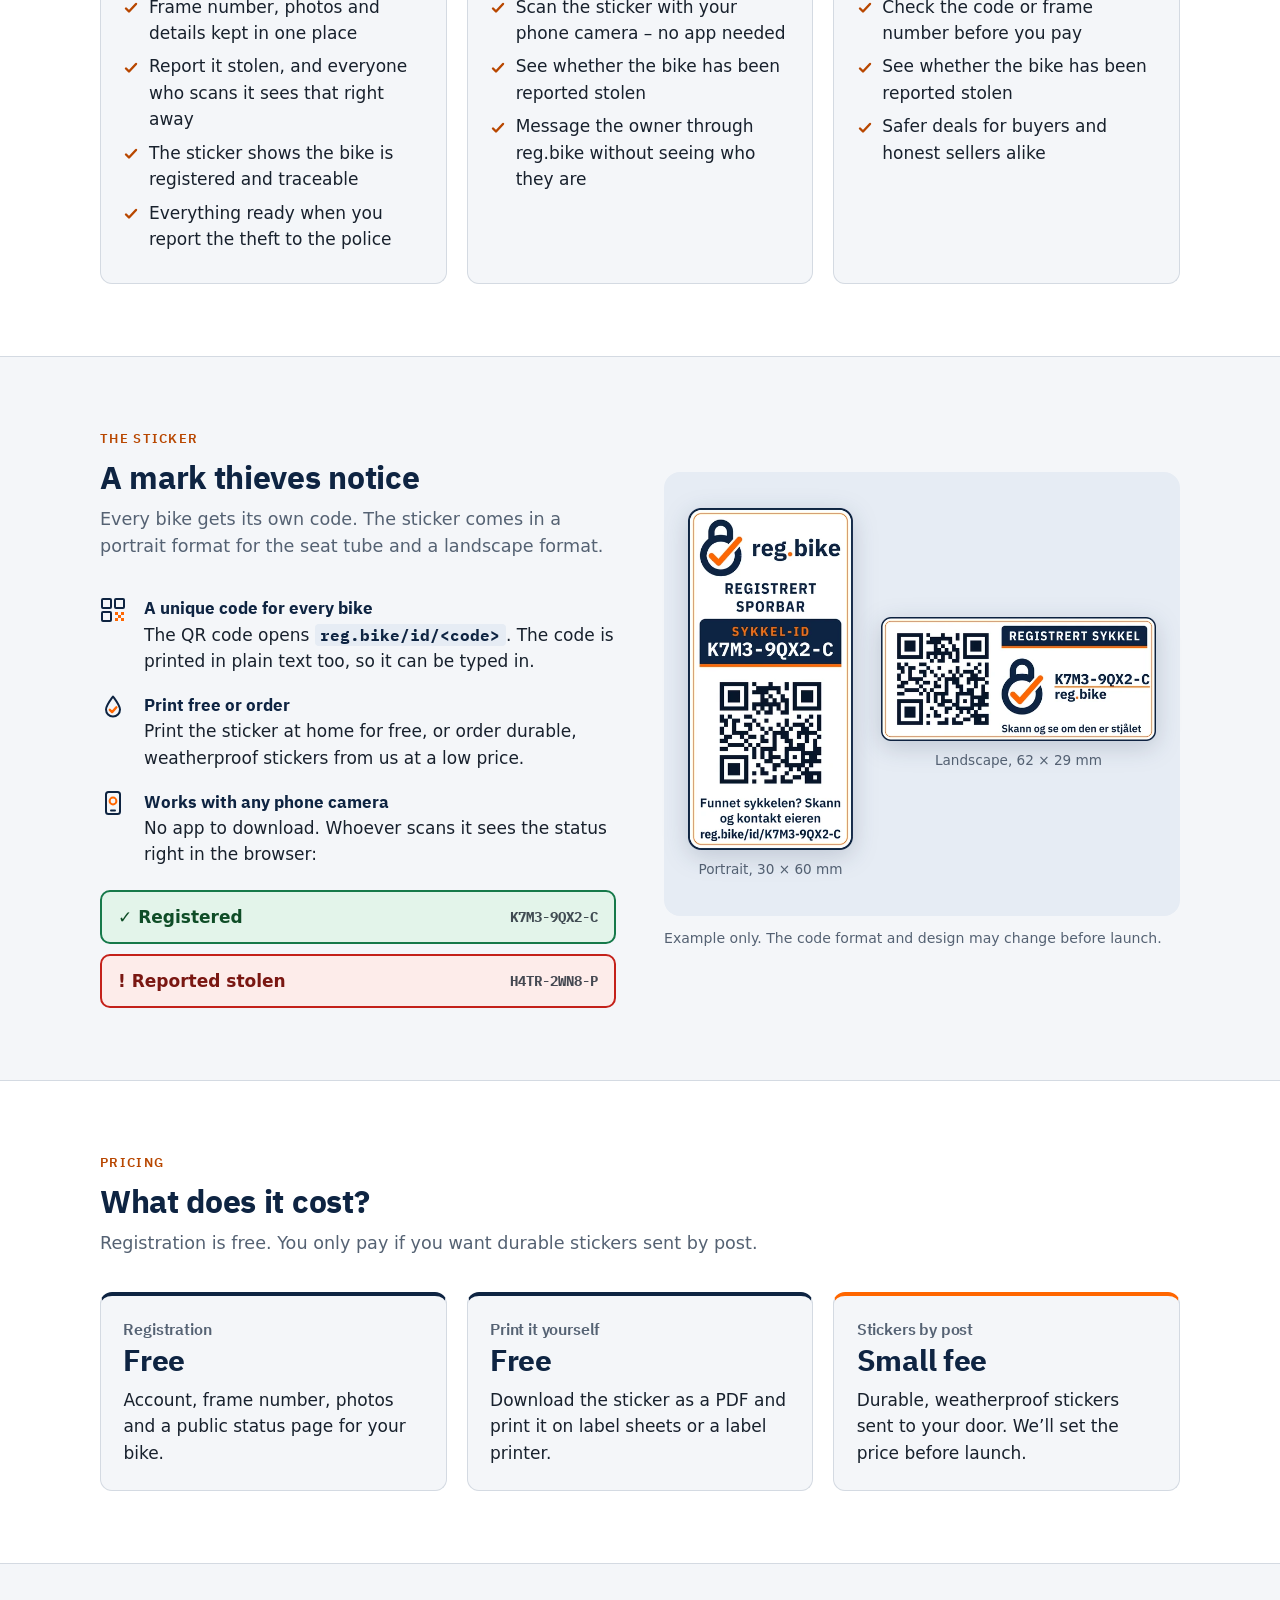
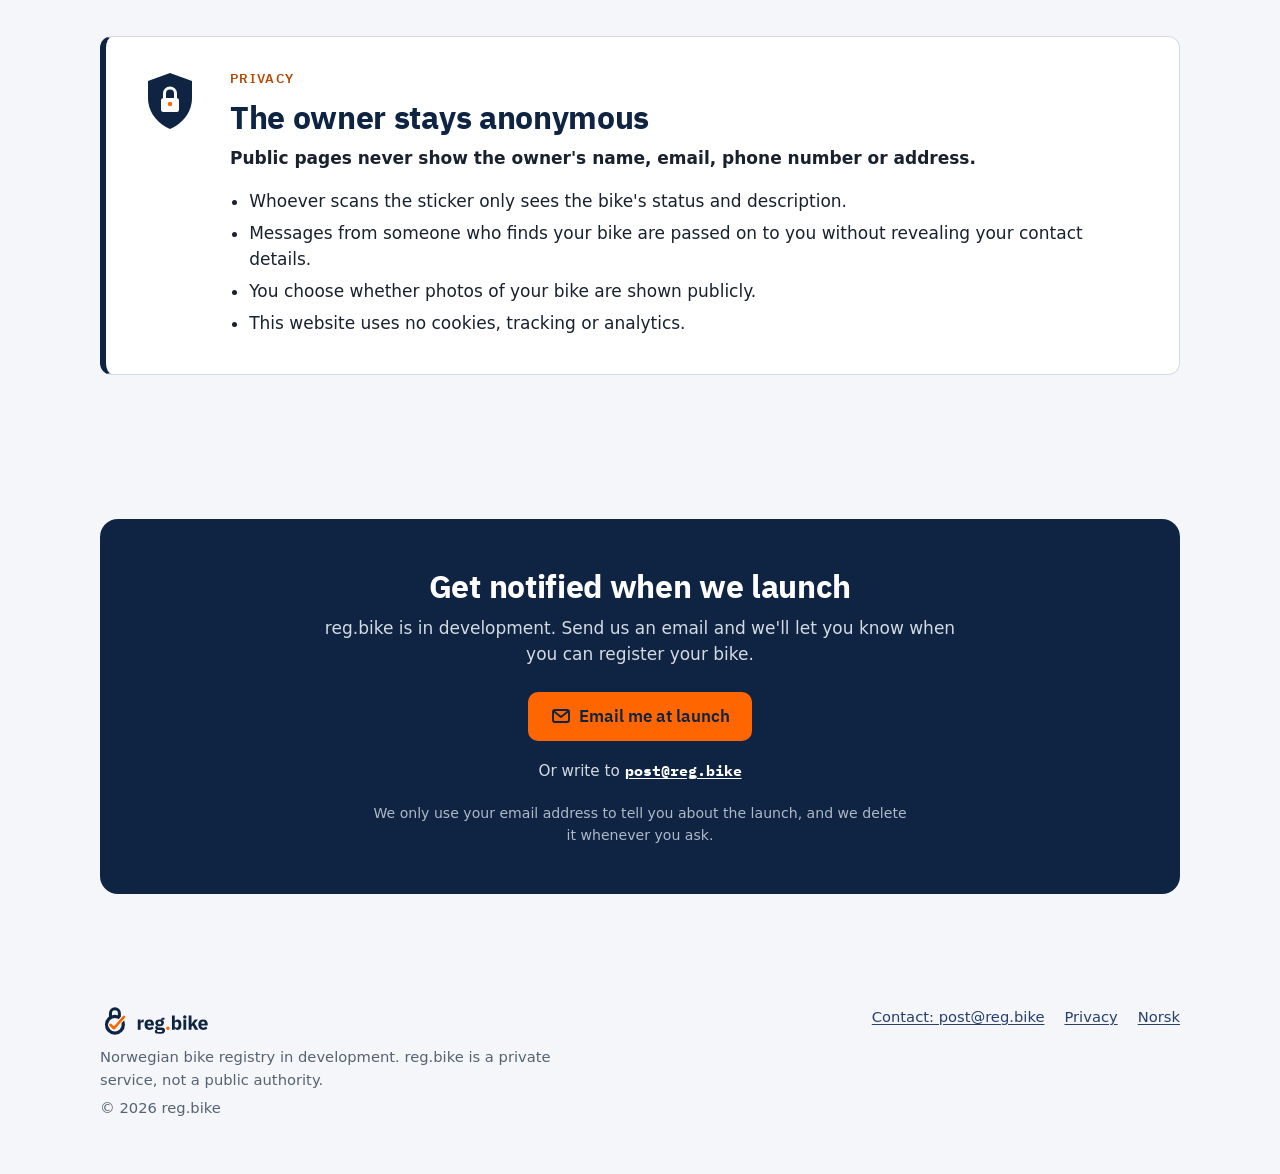
==== commit 316d9d49: "Emphasise free registration and free home printing; pricing section; nav fits tablets" ====
--- a/en/index.html
+++ b/en/index.html
@@ -6,7 +6,7 @@
 <meta http-equiv="Content-Security-Policy" content="default-src 'none'; img-src 'self' data:; style-src 'self'; font-src 'self'; manifest-src 'self'; base-uri 'none'; form-action 'none'">
 <meta name="referrer" content="strict-origin-when-cross-origin">
 <title>reg.bike – the Norwegian bike registry · Coming soon</title>
-<meta name="description" content="Register your bike&#x27;s frame number and get a unique QR sticker. Anyone who finds your bike or wants to buy it can check whether it is registered or reported stolen. Coming soon.">
+<meta name="description" content="Register your bike for free and get a unique QR sticker. Print it yourself or order durable stickers by post. Anyone who finds your bike or wants to buy it can check whether it is registered or reported stolen. Coming soon.">
 <link rel="canonical" href="https://reg.bike/en/">
 <link rel="alternate" hreflang="nb" href="https://reg.bike/">
 <link rel="alternate" hreflang="en" href="https://reg.bike/en/">
@@ -15,7 +15,7 @@
 <meta property="og:site_name" content="reg.bike">
 <meta property="og:url" content="https://reg.bike/en/">
 <meta property="og:title" content="reg.bike · Your bike – registered and traceable.">
-<meta property="og:description" content="Register your bike&#x27;s frame number and get a unique QR sticker. Anyone who finds your bike or wants to buy it can check whether it is registered or reported stolen. Coming soon.">
+<meta property="og:description" content="Register your bike for free and get a unique QR sticker. Print it yourself or order durable stickers by post. Anyone who finds your bike or wants to buy it can check whether it is registered or reported stolen. Coming soon.">
 <meta property="og:locale" content="en_GB">
 <meta property="og:locale:alternate" content="nb_NO">
 <meta property="og:image" content="https://reg.bike/og-image-en.png">
@@ -25,7 +25,7 @@
 <meta property="og:image:alt" content="reg.bike logo and a QR bike sticker with the words “Your bike – registered and traceable.”">
 <meta name="twitter:card" content="summary_large_image">
 <meta name="twitter:title" content="reg.bike · Your bike – registered and traceable.">
-<meta name="twitter:description" content="Register your bike&#x27;s frame number and get a unique QR sticker. Anyone who finds your bike or wants to buy it can check whether it is registered or reported stolen. Coming soon.">
+<meta name="twitter:description" content="Register your bike for free and get a unique QR sticker. Print it yourself or order durable stickers by post. Anyone who finds your bike or wants to buy it can check whether it is registered or reported stolen. Coming soon.">
 <meta name="twitter:image" content="https://reg.bike/og-image-en.png">
 <meta name="twitter:image:alt" content="reg.bike logo and a QR bike sticker with the words “Your bike – registered and traceable.”">
 <meta name="theme-color" content="#0E2442">
@@ -46,6 +46,7 @@
       <li class="hide-sm"><a href="#how">How it works</a></li>
       <li class="hide-sm"><a href="#benefits">Benefits</a></li>
       <li class="hide-sm"><a href="#sticker">The sticker</a></li>
+      <li class="hide-sm"><a href="#pricing">Pricing</a></li>
       <li class="hide-sm"><a href="#privacy">Privacy</a></li>
       <li><a class="lang" href="../" hreflang="nb" lang="nb" aria-label="Les siden på norsk">Norsk</a></li>
       <li><a class="btn" href="#notify">Get notified</a></li>
@@ -65,7 +66,8 @@
         <a class="btn" href="mailto:post@reg.bike?subject=Let%20me%20know%20when%20reg.bike%20launches&amp;body=Hi%21%0A%0APlease%20let%20me%20know%20when%20I%20can%20register%20my%20bike%20on%20reg.bike.%0A%0A"><svg width="20" height="20" viewBox="0 0 20 20" aria-hidden="true" focusable="false"><rect x="2" y="4" width="16" height="12" rx="2" fill="none" stroke="currentColor" stroke-width="1.9"/><path d="M2.8 5.2L10 11l7.2-5.8" fill="none" stroke="currentColor" stroke-width="1.9" stroke-linejoin="round"/></svg>Tell me when you launch</a>
         <a class="btn ghost" href="#how">How it works</a>
       </div>
-      <p class="fine">Free to register. No app – a phone camera is all it takes.</p>
+      <ul class="perks"><li><strong>Free</strong> to register</li><li>Print your sticker at home for <strong>free</strong></li><li>Or order durable stickers by post for a small fee</li></ul>
+      <p class="fine">No app – a phone camera is all it takes.</p>
     </div>
     <div class="tube">
       <picture>
@@ -83,9 +85,9 @@
     <p class="intro">Registering a bike takes a couple of minutes. The sticker does the rest.</p>
     <ol class="steps">
       <li class="step"><span class="num" aria-hidden="true">01</span><span class="icon"><svg viewBox="0 0 32 32" aria-hidden="true" focusable="false"><rect x="6" y="4" width="17" height="24" rx="2.5" fill="none" stroke="#FFFFFF" stroke-width="2.2"/><path d="M10.5 10.5h8M10.5 15h8M10.5 19.5h4.5" stroke="#FFFFFF" stroke-width="2.2" stroke-linecap="round"/><path d="M19.5 25.5l7.8-7.8 2.4 2.4-7.8 7.8-3.2.8z" fill="#FF6600"/></svg></span>
-        <h3>Register</h3><p>Create an account and add the make, model, colour, frame number and photos of your bike.</p></li>
+        <h3>Register for free</h3><p>Create a free account and add the make, model, colour, frame number and photos of your bike.</p></li>
       <li class="step"><span class="num" aria-hidden="true">02</span><span class="icon"><svg viewBox="0 0 32 32" aria-hidden="true" focusable="false"><rect x="4" y="4" width="24" height="24" rx="4" fill="none" stroke="#FFFFFF" stroke-width="2.2"/><rect x="8.5" y="8.5" width="6" height="6" fill="#FFFFFF"/><rect x="17.5" y="8.5" width="6" height="6" fill="#FFFFFF"/><rect x="8.5" y="17.5" width="6" height="6" fill="#FFFFFF"/><path d="M17.5 17.5h2.5v2.5h-2.5zM21 21h2.5v2.5H21z" fill="#FF6600"/></svg></span>
-        <h3>Mark your bike</h3><p>You get a unique QR sticker. Print it yourself, or order durable stickers by post, and put it on the frame.</p></li>
+        <h3>Mark your bike</h3><p>You get a unique QR sticker. Print it at home for free, or order durable stickers by post for a small fee. Put it on the frame.</p></li>
       <li class="step"><span class="num" aria-hidden="true">03</span><span class="icon"><svg viewBox="0 0 32 32" aria-hidden="true" focusable="false"><rect x="8" y="3" width="16" height="26" rx="3" fill="none" stroke="#FFFFFF" stroke-width="2.2"/><path d="M14 25.5h4" stroke="#FFFFFF" stroke-width="2" stroke-linecap="round"/><path d="M11.5 14.5l3 3 6-6.5" fill="none" stroke="#FF6600" stroke-width="2.8" stroke-linecap="round" stroke-linejoin="round"/></svg></span>
         <h3>Scan and check</h3><p>Anyone can scan the sticker or look up the code and see right away whether the bike is registered or reported stolen.</p></li>
     </ol>
@@ -113,7 +115,7 @@
       <p class="intro">Every bike gets its own code. The sticker comes in a portrait format for the seat tube and a landscape format.</p>
       <ul class="facts">
         <li><svg viewBox="0 0 26 26" aria-hidden="true" focusable="false"><rect x="2" y="2" width="9" height="9" rx="1" fill="none" stroke="#0E2442" stroke-width="2"/><rect x="15" y="2" width="9" height="9" rx="1" fill="none" stroke="#0E2442" stroke-width="2"/><rect x="2" y="15" width="9" height="9" rx="1" fill="none" stroke="#0E2442" stroke-width="2"/><path d="M15 15h3v3h-3zM21 15h3v3h-3zM18 18h3v3h-3zM15 21h3v3h-3zM21 21h3v3h-3z" fill="#FF6600"/></svg><div><strong>A unique code for every bike</strong>The QR code opens <span class="url">reg.bike/id/&lt;code&gt;</span>. The code is printed in plain text too, so it can be typed in.</div></li>
-        <li><svg viewBox="0 0 26 26" aria-hidden="true" focusable="false"><path d="M13 2.5C9 8 6 11.8 6 15.6a7 7 0 0 0 14 0C20 11.8 17 8 13 2.5z" fill="none" stroke="#0E2442" stroke-width="2" stroke-linejoin="round"/><path d="M9.8 15.8l2.3 2.3 4.3-4.8" fill="none" stroke="#FF6600" stroke-width="2.4" stroke-linecap="round" stroke-linejoin="round"/></svg><div><strong>Made to live on a bike</strong>Order durable stickers by post, or print them at home for free.</div></li>
+        <li><svg viewBox="0 0 26 26" aria-hidden="true" focusable="false"><path d="M13 2.5C9 8 6 11.8 6 15.6a7 7 0 0 0 14 0C20 11.8 17 8 13 2.5z" fill="none" stroke="#0E2442" stroke-width="2" stroke-linejoin="round"/><path d="M9.8 15.8l2.3 2.3 4.3-4.8" fill="none" stroke="#FF6600" stroke-width="2.4" stroke-linecap="round" stroke-linejoin="round"/></svg><div><strong>Print free or order</strong>Print the sticker at home for free, or order durable, weatherproof stickers from us at a low price.</div></li>
         <li><svg viewBox="0 0 26 26" aria-hidden="true" focusable="false"><rect x="6" y="2" width="14" height="22" rx="2.5" fill="none" stroke="#0E2442" stroke-width="2"/><circle cx="13" cy="11" r="3.4" fill="none" stroke="#FF6600" stroke-width="2"/><path d="M11 20.5h4" stroke="#0E2442" stroke-width="2" stroke-linecap="round"/></svg><div><strong>Works with any phone camera</strong>No app to download. Whoever scans it sees the status right in the browser:</div></li>
       </ul>
       <div class="status" role="list">
@@ -137,7 +139,20 @@
   </div>
 </section>
 
-<section class="section alt" id="privacy" aria-labelledby="pr-title">
+<section class="section alt" id="pricing" aria-labelledby="pc-title">
+  <div class="wrap">
+    <p class="kicker">Pricing</p>
+    <h2 id="pc-title">What does it cost?</h2>
+    <p class="intro">Registration is free. You only pay if you want durable stickers sent by post.</p>
+    <div class="prices">
+      <article class="price free"><h3>Registration</h3><p class="amt">Free</p><p>Account, frame number, photos and a public status page for your bike.</p></article>
+      <article class="price free"><h3>Print it yourself</h3><p class="amt">Free</p><p>Download the sticker as a PDF and print it on label sheets or a label printer.</p></article>
+      <article class="price paid"><h3>Stickers by post</h3><p class="amt">Small fee</p><p>Durable, weatherproof stickers sent to your door. We’ll set the price before launch.</p></article>
+    </div>
+  </div>
+</section>
+
+<section class="section" id="privacy" aria-labelledby="pr-title">
   <div class="wrap">
     <div class="privacy">
       <svg class="shield" viewBox="0 0 64 64" aria-hidden="true" focusable="false"><path d="M32 4l22 8v17c0 14.5-9.4 25.6-22 31C19.4 54.6 10 43.5 10 29V12z" fill="#0E2442"/><rect x="23" y="29" width="18" height="14" rx="2.5" fill="#fff"/><path d="M26.5 29v-4.5a5.5 5.5 0 0 1 11 0V29" fill="none" stroke="#fff" stroke-width="3"/><circle cx="32" cy="35" r="2.2" fill="#FF6600"/></svg>
--- a/style.css
+++ b/style.css
@@ -140,7 +140,7 @@
   .sticker-grid{grid-template-columns:1fr;gap:2rem}
   .section{padding:3.25rem 0}
 }
-@media (max-width:720px){
+@media (max-width:1000px){
   .nav .hide-sm{display:none}
 }
 @media (max-width:520px){
@@ -159,3 +159,19 @@
 @media print{.hero,.notify{background:#fff;color:#000}.hero h1,.notify h2{color:#000}.tube::before{display:none}}
 .sticker-show figure{margin:0}
 .hint{color:var(--muted);font-size:.88rem;margin-top:.75rem}
+
+/* Free / pricing */
+.perks{list-style:none;margin:1.25rem 0 0;padding:0;display:grid;gap:.35rem}
+.perks li{position:relative;padding-left:1.6rem;color:#D4DAE2}
+.perks li strong{color:#fff;font-weight:600}
+.perks li::before{content:"";position:absolute;left:0;top:.3em;width:1rem;height:1rem;background:no-repeat center/contain url("data:image/svg+xml,%3Csvg xmlns='http://www.w3.org/2000/svg' viewBox='0 0 16 16'%3E%3Cpath d='M3 8.5l3 3 7-7.5' fill='none' stroke='%23FF6600' stroke-width='2.4' stroke-linecap='round' stroke-linejoin='round'/%3E%3C/svg%3E")}
+.hero .perks + .fine{margin-top:.8rem}
+.prices{display:grid;grid-template-columns:repeat(3,minmax(0,1fr));gap:1.25rem}
+.price{background:var(--bg);border:1px solid var(--silver);border-top:4px solid var(--navy);border-radius:var(--radius);padding:1.5rem 1.4rem}
+.price.paid{border-top-color:var(--orange)}
+.price h3{margin:0;font-size:1rem;color:var(--muted);font-weight:600}
+.price .amt{font-family:var(--head);font-weight:700;font-size:1.9rem;line-height:1.15;color:var(--navy);margin:.2rem 0 .6rem;letter-spacing:-.01em}
+.price p{margin:0}
+@media (max-width:900px){.prices{grid-template-columns:1fr}}
+@media print{.perks li,.perks li strong{color:#000}}
+.nav a{white-space:nowrap}
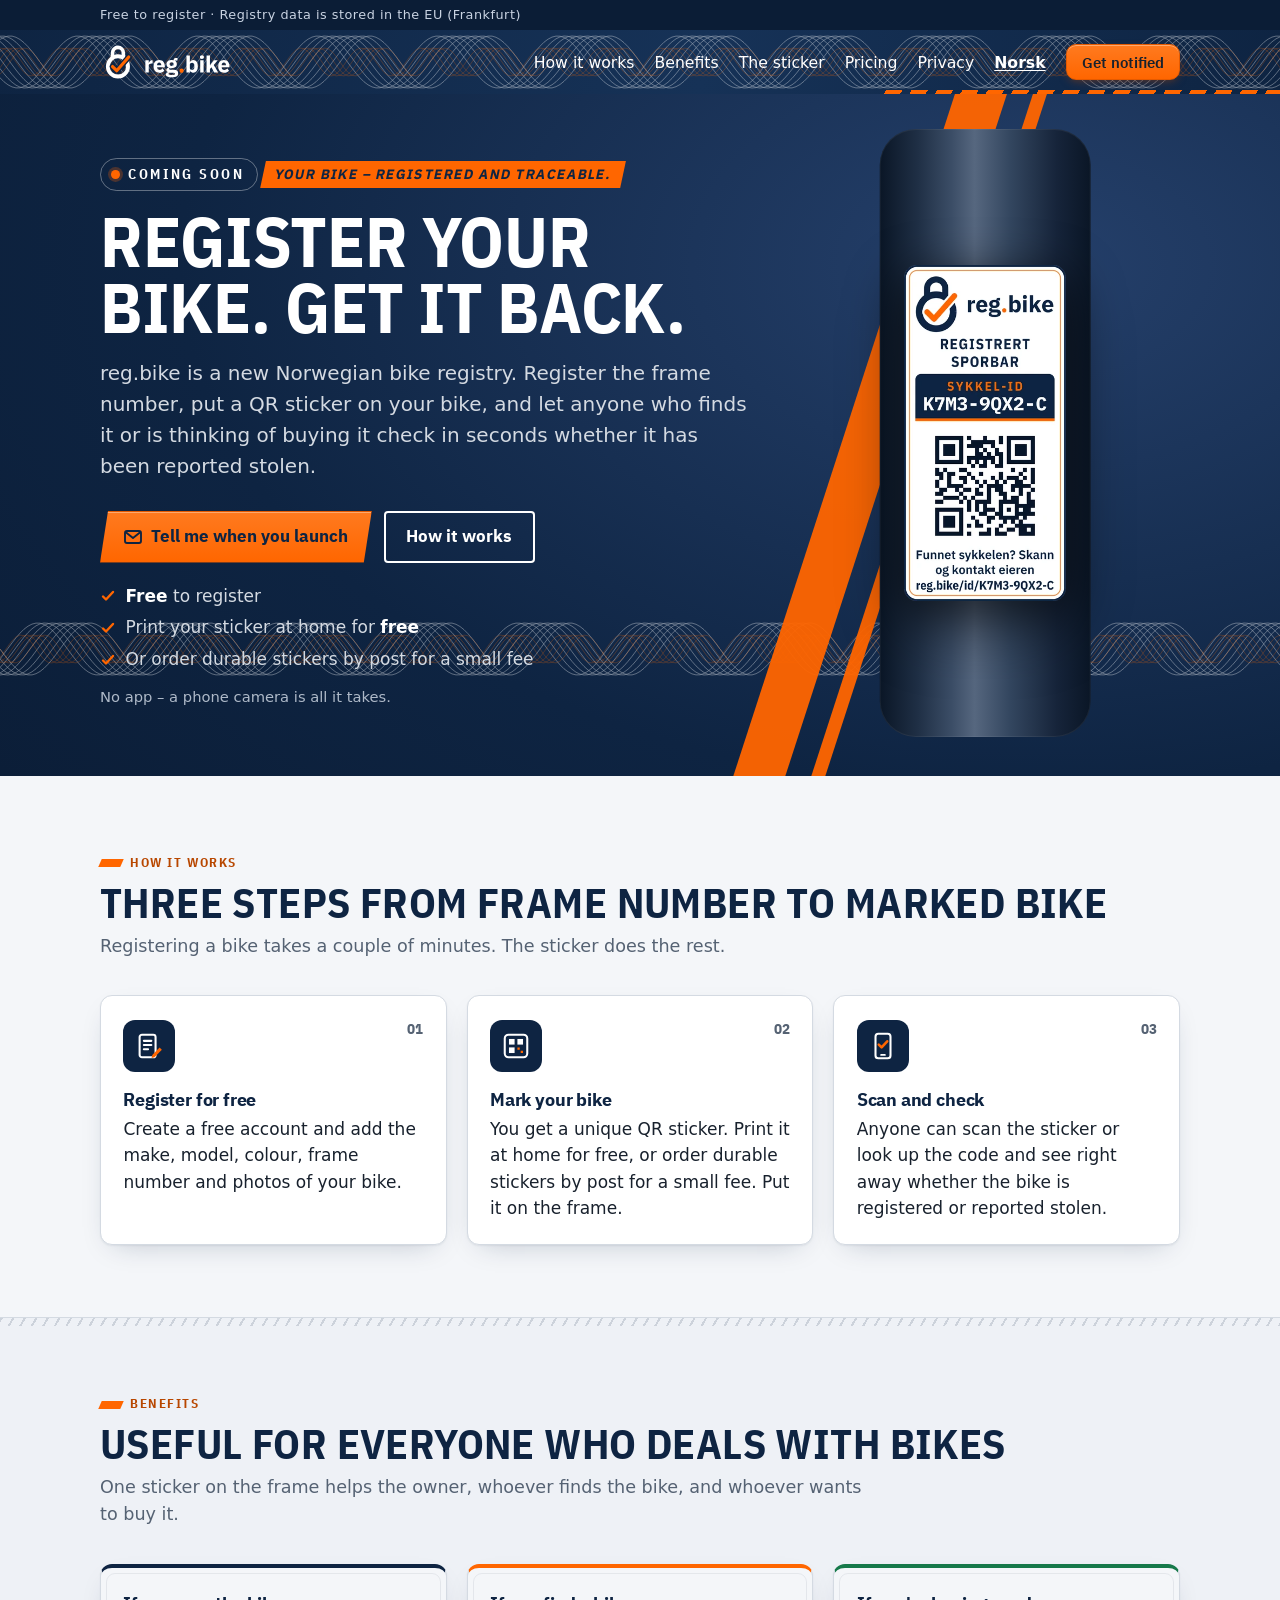
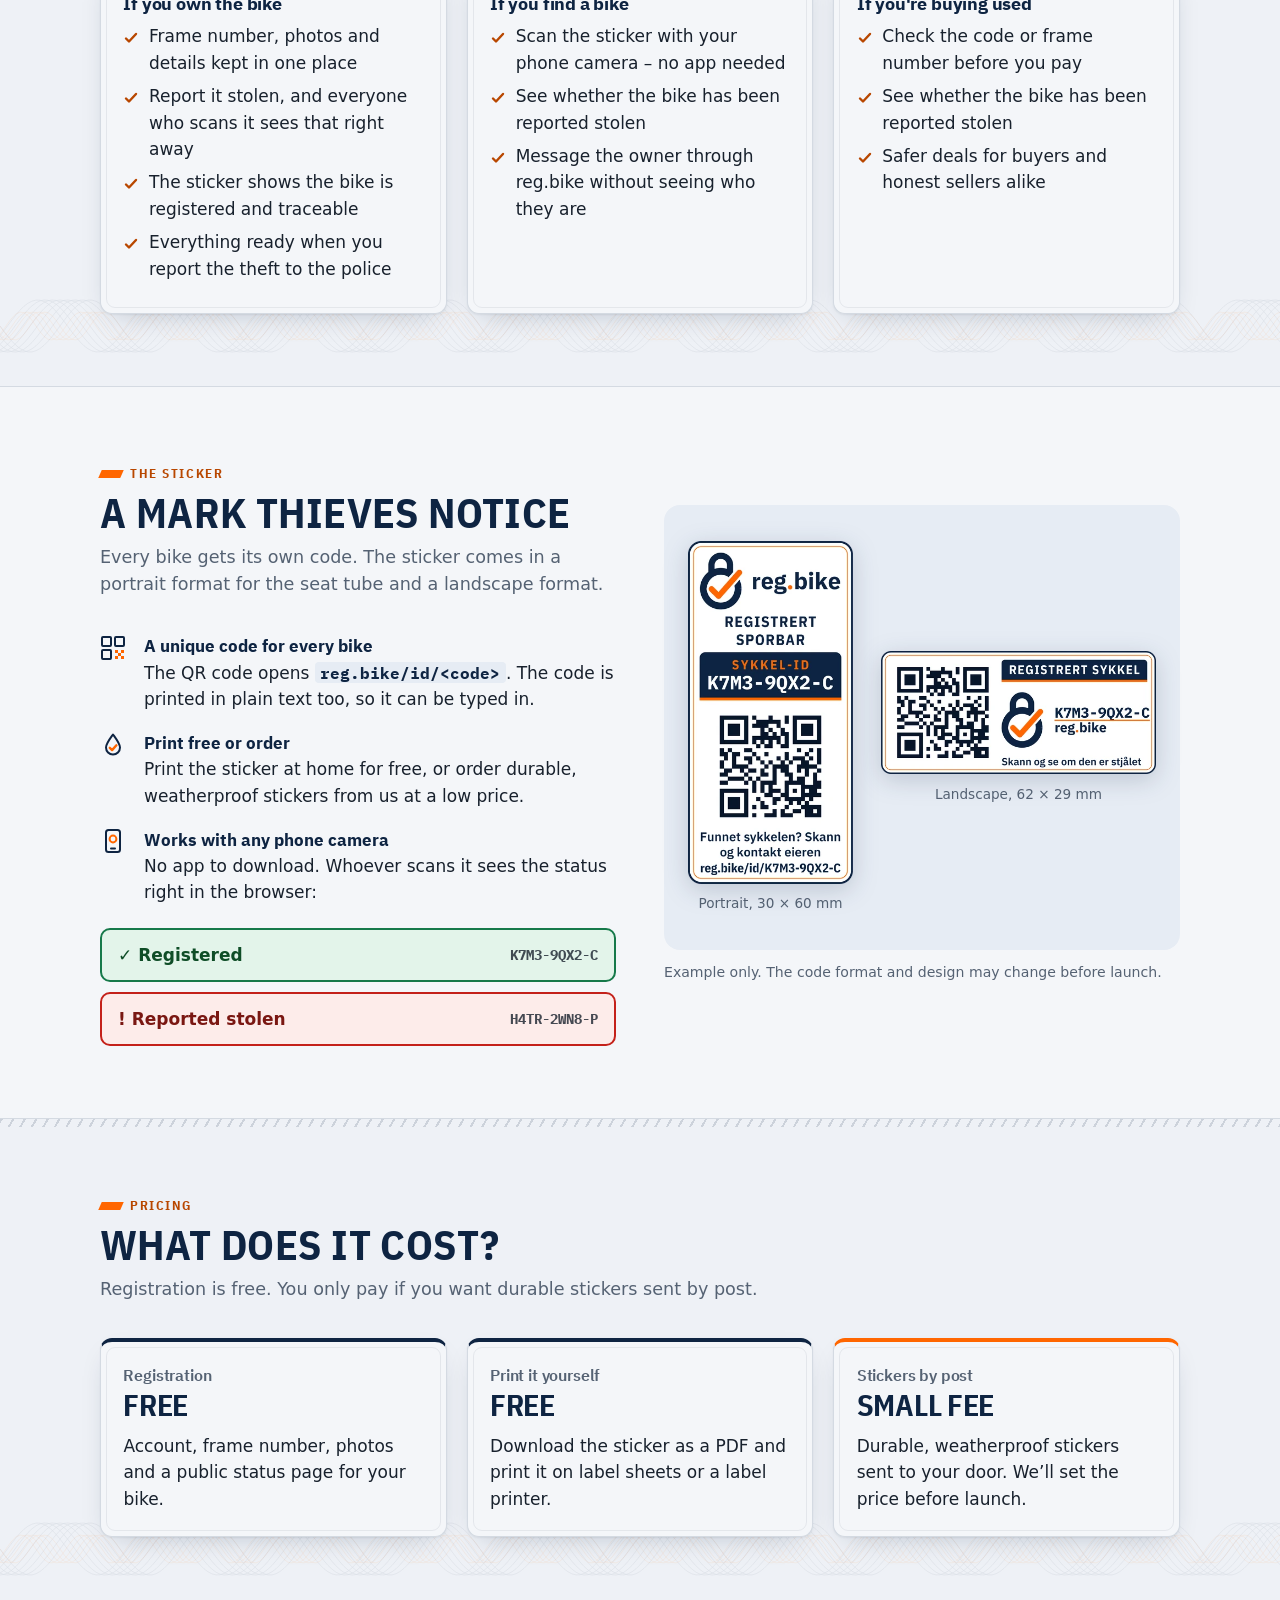
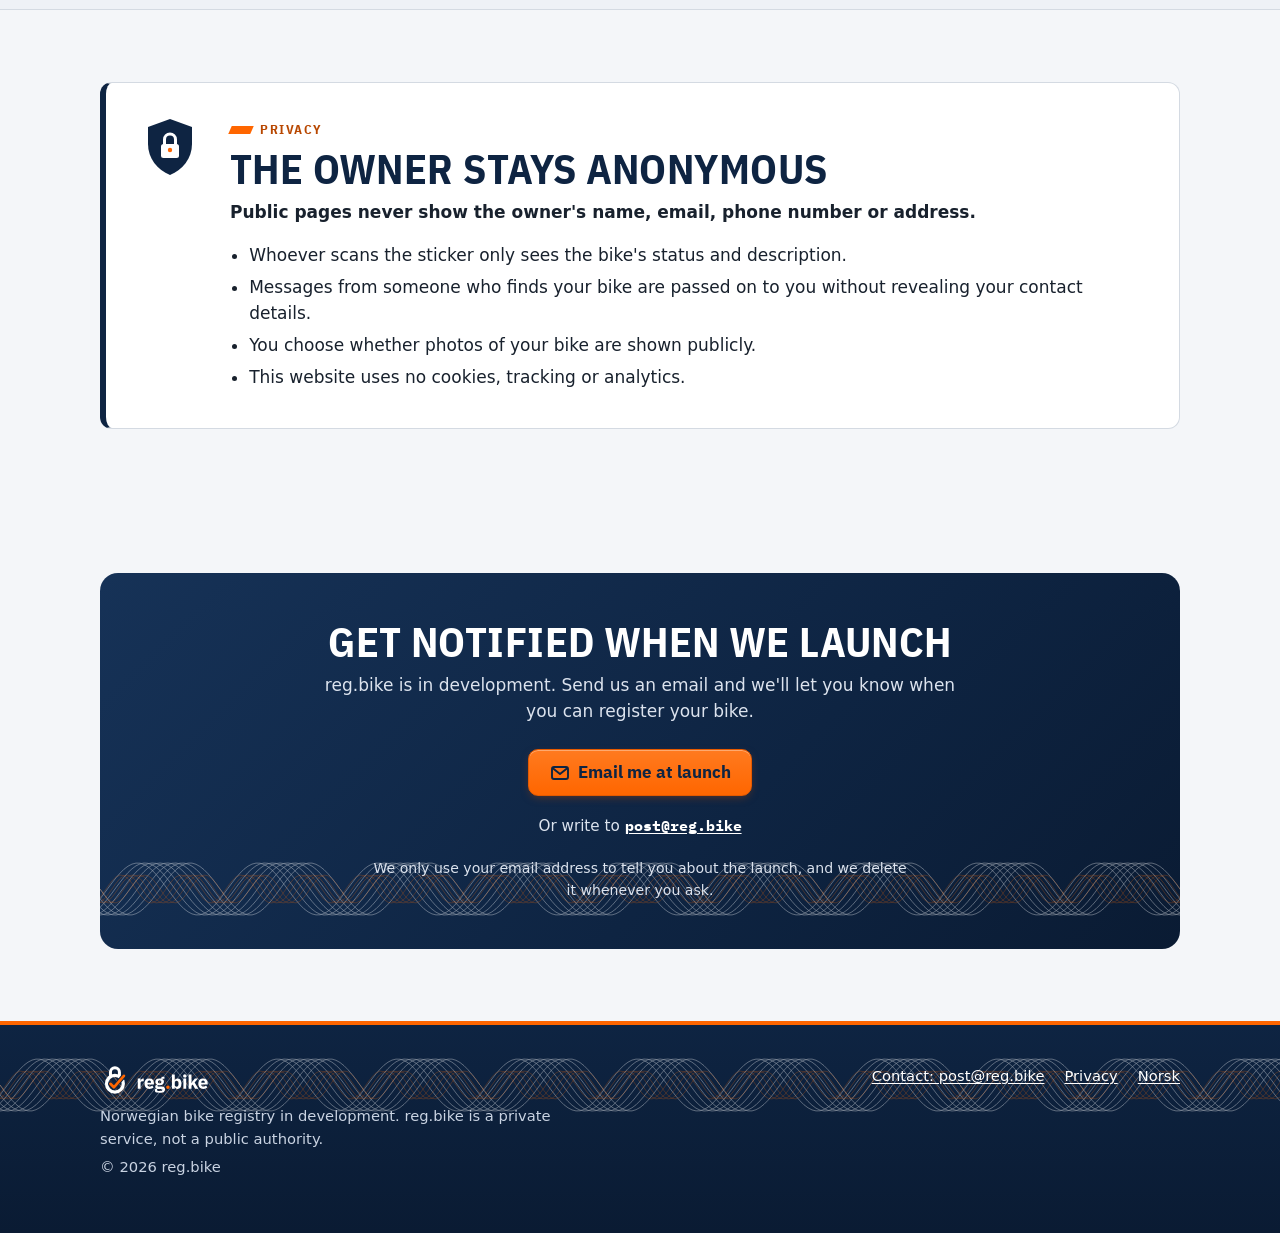
==== commit 0b6b54f0: "Redesign: security-print header/footer, condensed caps, slanted orange accents, EU data strip" ====
--- a/en/index.html
+++ b/en/index.html
@@ -30,6 +30,7 @@
 <meta name="twitter:image:alt" content="reg.bike logo and a QR bike sticker with the words “Your bike – registered and traceable.”">
 <meta name="theme-color" content="#0E2442">
 <link rel="preload" href="../fonts/IBMPlexSans-Bold.woff2" as="font" type="font/woff2" crossorigin>
+<link rel="preload" href="../fonts/IBMPlexSansCondensed-Bold.woff2" as="font" type="font/woff2" crossorigin>
 <link rel="stylesheet" href="../style.css">
 <link rel="icon" href="../favicon.ico" sizes="48x48">
 <link rel="icon" href="../favicon.svg" type="image/svg+xml">
@@ -38,9 +39,10 @@
 </head>
 <body>
 <a class="skip" href="#main">Skip to content</a>
+<div class="strip"><div class="wrap">Free to register · Registry data is stored in the EU (Frankfurt)</div></div>
 <header class="top">
   <div class="wrap bar">
-    <a class="brand" href="../" aria-label="reg.bike – home"><img src="../img/lockup.svg" alt="reg.bike" width="128" height="35"></a>
+    <a class="brand" href="../" aria-label="reg.bike – home"><img src="../img/lockup-reverse.svg" alt="reg.bike" width="128" height="35"></a>
     <nav aria-label="Main menu">
      <ul class="nav">
       <li class="hide-sm"><a href="#how">How it works</a></li>
@@ -181,7 +183,7 @@
 <footer class="foot">
   <div class="wrap">
     <div>
-      <img src="../img/lockup.svg" alt="reg.bike" width="110" height="30" loading="lazy">
+      <img src="../img/lockup-reverse.svg" alt="reg.bike" width="110" height="30" loading="lazy">
       <p>Norwegian bike registry in development. reg.bike is a private service, not a public authority.</p>
       <p>© 2026 reg.bike</p>
     </div>
--- a/style.css
+++ b/style.css
@@ -175,3 +175,41 @@
 @media (max-width:900px){.prices{grid-template-columns:1fr}}
 @media print{.perks li,.perks li strong{color:#000}}
 .nav a{white-space:nowrap}
+
+/* ===== Redesign 2026-10: registry security print + sporty accents. Red only for stolen. ===== */
+@font-face{font-family:"IBM Plex Sans Condensed";font-weight:700;font-style:normal;font-display:swap;src:url(fonts/IBMPlexSansCondensed-Bold.woff2) format("woff2")}
+:root{--cond:"IBM Plex Sans Condensed","IBM Plex Sans",system-ui,sans-serif;--ink:#0B1D36;--shadow:0 1px 2px rgba(14,36,66,.06),0 10px 28px -14px rgba(14,36,66,.28)}
+.strip{background:var(--ink);color:#C9D3E2;font-size:.8rem;letter-spacing:.04em;padding:.32rem 0}
+.top{position:relative;background:url(img/guilloche.svg) repeat-x center/240px 120px,linear-gradient(100deg,#0E2442,#163257 55%,#0E2442);border-bottom:0;box-shadow:0 2px 0 var(--orange)}
+.top::after{content:"";position:absolute;right:0;bottom:-2px;width:min(36%,400px);height:6px;background:repeating-linear-gradient(-60deg,var(--orange) 0 14px,transparent 14px 22px)}
+.top .nav a:not(.btn){color:#fff}
+.top .nav a:not(.btn):hover{color:#FFB37F}
+.top a:focus-visible{outline-color:#fff}
+.hero{background:url(img/guilloche.svg) repeat-x 0 88%/240px 120px,radial-gradient(120% 140% at 80% 25%,#25406B 0,#0E2442 55%,#0A1B33 100%)}
+.hero::before{background:none;inset:auto;top:-10%;bottom:-10%;right:30%;width:52px;background:var(--orange);transform:skewX(-18deg);opacity:.95}
+.hero::after{content:"";position:absolute;top:-10%;bottom:-10%;right:calc(30% - 40px);width:14px;background:var(--orange);transform:skewX(-18deg);opacity:.95;pointer-events:none}
+.hero h1{font-family:var(--cond);text-transform:uppercase;font-size:clamp(2.4rem,1.4rem + 4.2vw,4.4rem);line-height:.94;letter-spacing:-.005em}
+.hero .slogan{display:inline-block;background:var(--orange);color:var(--navy);padding:.2rem .75rem;transform:skewX(-12deg);font-weight:700;letter-spacing:.08em;text-transform:uppercase;font-size:.85rem}
+.hero .soon{font-family:var(--cond);letter-spacing:.18em;text-transform:uppercase}
+.hero .tube{position:relative;z-index:1}
+.hero .tube img{filter:drop-shadow(0 18px 30px rgba(0,0,0,.45))}
+.btn{background:linear-gradient(180deg,#FF7A1F,#FF6600);border:1px solid #E55A00;box-shadow:0 1px 0 rgba(255,255,255,.35) inset,0 3px 10px -3px rgba(184,71,0,.55);font-weight:700}
+.hero .btn{clip-path:polygon(8px 0,100% 0,calc(100% - 8px) 100%,0 100%);border-radius:0;padding:.9rem 1.4rem;font-size:1.08rem}
+.hero .btn.ghost{background:transparent;border:0;box-shadow:inset 0 0 0 2px #fff;color:#fff;clip-path:none;border-radius:4px}
+.kicker{font-family:var(--cond);text-transform:uppercase;letter-spacing:.12em;display:inline-flex;align-items:center;gap:.5rem}
+.kicker::before{content:"";width:22px;height:8px;background:var(--orange);transform:skewX(-24deg)}
+.section h2{font-family:var(--cond);text-transform:uppercase;letter-spacing:.01em;font-size:clamp(1.8rem,1.3rem + 1.8vw,2.6rem);line-height:1}
+.section.alt{background:#EEF1F6 url(img/guilloche-light.svg) repeat-x 0 100%/240px 120px;position:relative}
+.section.alt::before{content:"";position:absolute;top:0;left:0;right:0;height:8px;background:repeating-linear-gradient(-60deg,var(--navy) 0 2px,transparent 2px 10px);opacity:.15}
+.card,.price,.step{box-shadow:var(--shadow);position:relative}
+.card::after,.price::after{content:"";position:absolute;inset:5px;border:1px solid rgba(14,36,66,.07);border-radius:9px;pointer-events:none}
+.step .num{font-family:var(--cond)}
+.price .amt{font-family:var(--cond);text-transform:uppercase}
+.notify{background:url(img/guilloche.svg) repeat-x 0 100%/240px 120px,linear-gradient(135deg,#163257,#0E2442 60%,#0A1B33);color:#fff;position:relative;overflow:hidden}
+.notify h2{color:#fff;font-family:var(--cond);text-transform:uppercase}
+.notify a:not(.btn){color:#fff}
+.notify .small,.notify p{color:#DCE3EE}
+.foot{background:url(img/guilloche.svg) repeat-x 0 0/240px 120px,linear-gradient(180deg,#0E2442,#0A1B33);color:#C9D3E2;border-top:4px solid var(--orange);margin-top:0}
+.foot a{color:#fff}
+@media (max-width:760px){.hero::before{right:4%;width:30px;bottom:auto;height:150px}.hero::after{right:calc(4% - 24px);width:9px;bottom:auto;height:150px}.top::after{width:40%}}
+@media (prefers-reduced-motion:reduce){*,*::before,*::after{animation:none!important;transition:none!important}}
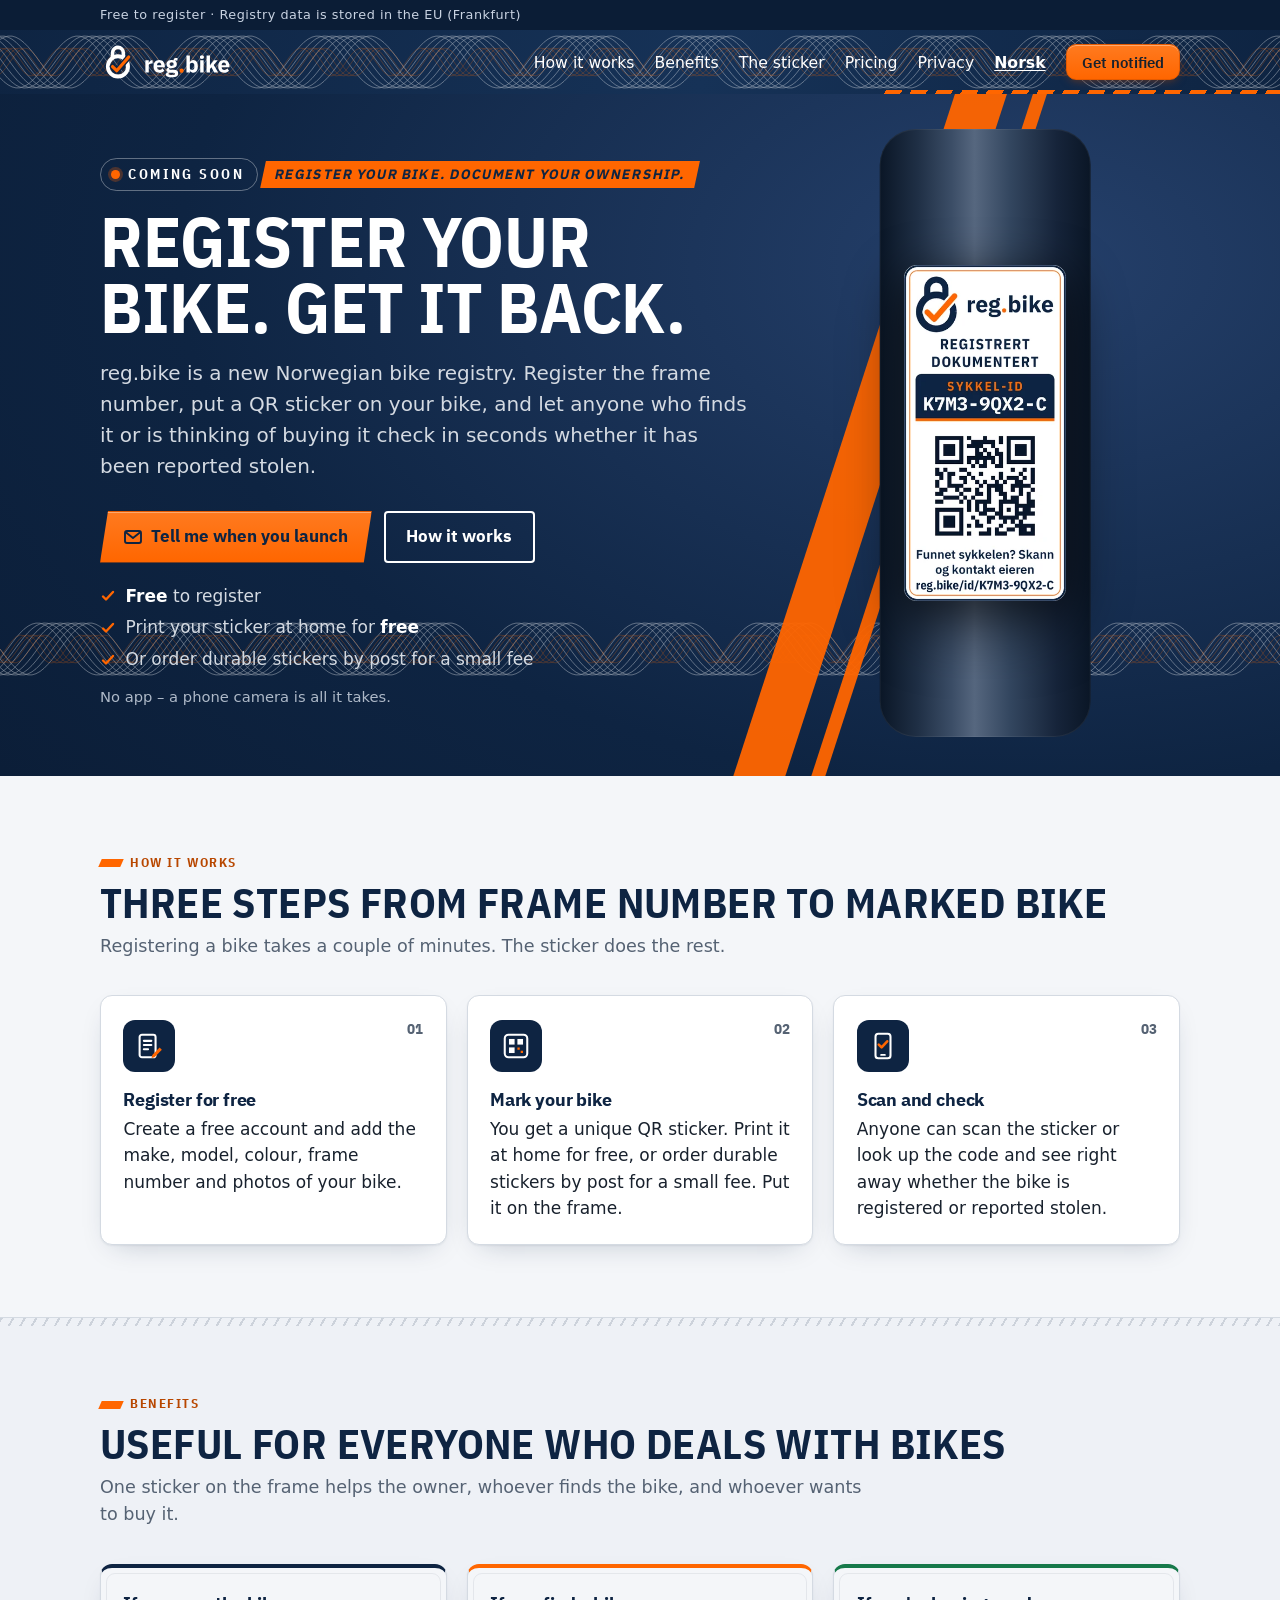
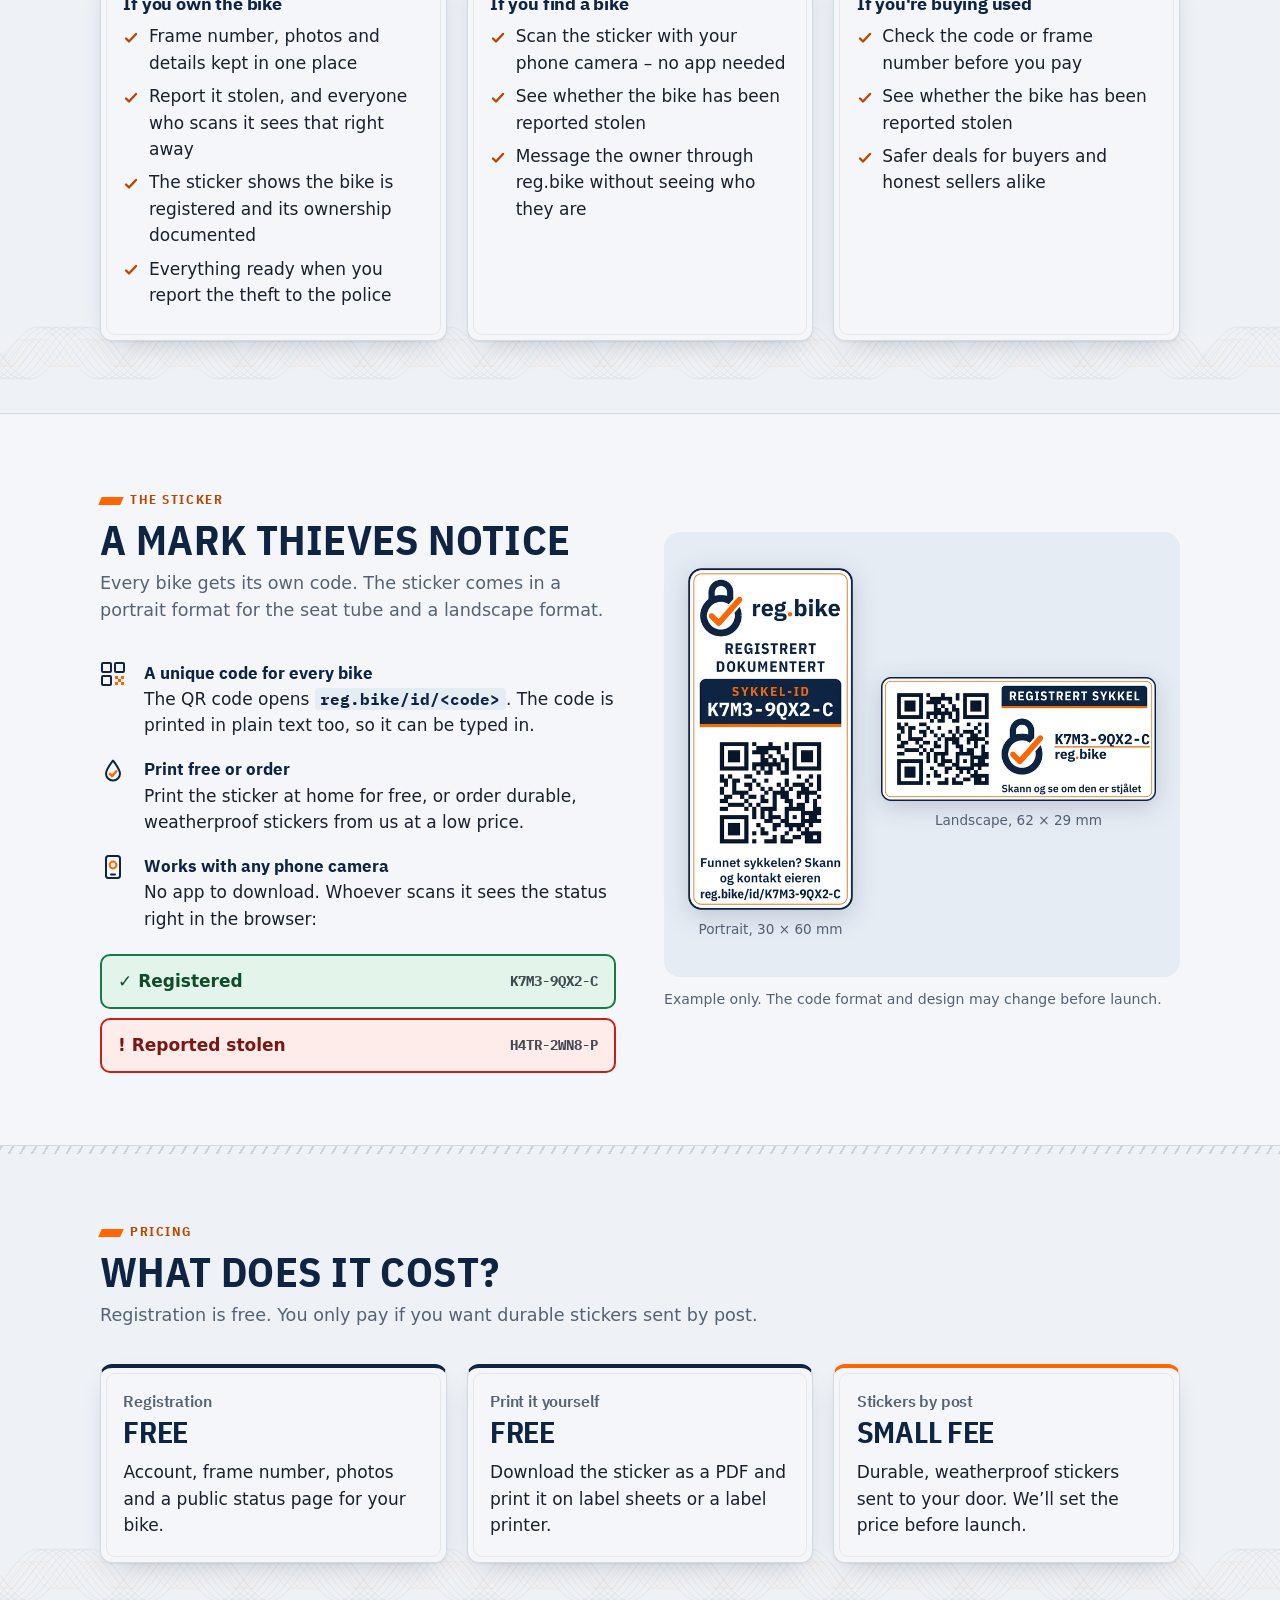
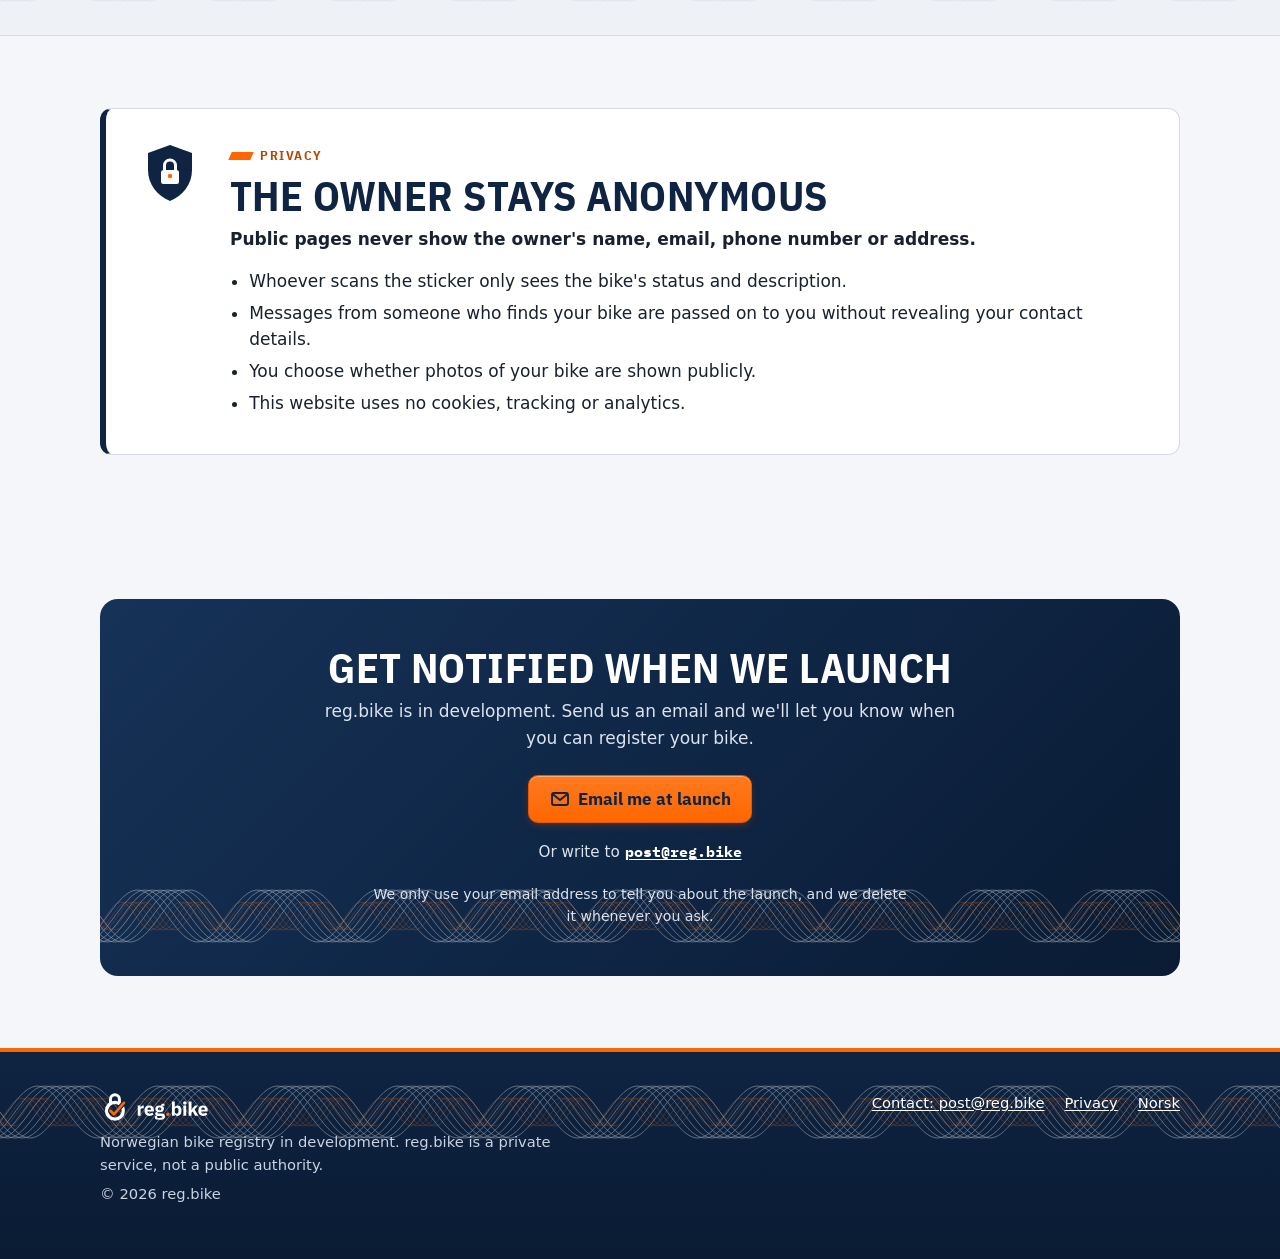
==== commit 0973828a: "New tagline: Registrer sykkelen din. Dokumenter eierskapet. Regenerated OG and sticker images; ignor" ====
--- a/en/index.html
+++ b/en/index.html
@@ -14,7 +14,7 @@
 <meta property="og:type" content="website">
 <meta property="og:site_name" content="reg.bike">
 <meta property="og:url" content="https://reg.bike/en/">
-<meta property="og:title" content="reg.bike · Your bike – registered and traceable.">
+<meta property="og:title" content="reg.bike · Register your bike. Document your ownership.">
 <meta property="og:description" content="Register your bike for free and get a unique QR sticker. Print it yourself or order durable stickers by post. Anyone who finds your bike or wants to buy it can check whether it is registered or reported stolen. Coming soon.">
 <meta property="og:locale" content="en_GB">
 <meta property="og:locale:alternate" content="nb_NO">
@@ -22,12 +22,12 @@
 <meta property="og:image:type" content="image/png">
 <meta property="og:image:width" content="1200">
 <meta property="og:image:height" content="630">
-<meta property="og:image:alt" content="reg.bike logo and a QR bike sticker with the words “Your bike – registered and traceable.”">
+<meta property="og:image:alt" content="reg.bike logo and a QR bike sticker with the words “Register your bike. Document your ownership.”">
 <meta name="twitter:card" content="summary_large_image">
-<meta name="twitter:title" content="reg.bike · Your bike – registered and traceable.">
+<meta name="twitter:title" content="reg.bike · Register your bike. Document your ownership.">
 <meta name="twitter:description" content="Register your bike for free and get a unique QR sticker. Print it yourself or order durable stickers by post. Anyone who finds your bike or wants to buy it can check whether it is registered or reported stolen. Coming soon.">
 <meta name="twitter:image" content="https://reg.bike/og-image-en.png">
-<meta name="twitter:image:alt" content="reg.bike logo and a QR bike sticker with the words “Your bike – registered and traceable.”">
+<meta name="twitter:image:alt" content="reg.bike logo and a QR bike sticker with the words “Register your bike. Document your ownership.”">
 <meta name="theme-color" content="#0E2442">
 <link rel="preload" href="../fonts/IBMPlexSans-Bold.woff2" as="font" type="font/woff2" crossorigin>
 <link rel="preload" href="../fonts/IBMPlexSansCondensed-Bold.woff2" as="font" type="font/woff2" crossorigin>
@@ -61,7 +61,7 @@
   <div class="wrap">
     <div>
       <p class="soon">Coming soon</p>
-      <p class="slogan">Your bike&nbsp;– registered and traceable.</p>
+      <p class="slogan">Register your bike. Document your ownership.</p>
       <h1 id="hero-title">Register your bike. Get it back.</h1>
       <p class="lead">reg.bike is a new Norwegian bike registry. Register the frame number, put a QR sticker on your bike, and let anyone who finds it or is thinking of buying it check in seconds whether it has been reported stolen.</p>
       <div class="actions">
@@ -102,7 +102,7 @@
     <h2 id="ben-title">Useful for everyone who deals with bikes</h2>
     <p class="intro">One sticker on the frame helps the owner, whoever finds the bike, and whoever wants to buy it.</p>
     <div class="cards">
-      <article class="card owner"><h3>If you own the bike</h3><ul><li>Frame number, photos and details kept in one place</li><li>Report it stolen, and everyone who scans it sees that right away</li><li>The sticker shows the bike is registered and traceable</li><li>Everything ready when you report the theft to the police</li></ul></article>
+      <article class="card owner"><h3>If you own the bike</h3><ul><li>Frame number, photos and details kept in one place</li><li>Report it stolen, and everyone who scans it sees that right away</li><li>The sticker shows the bike is registered and its ownership documented</li><li>Everything ready when you report the theft to the police</li></ul></article>
       <article class="card finder"><h3>If you find a bike</h3><ul><li>Scan the sticker with your phone camera – no app needed</li><li>See whether the bike has been reported stolen</li><li>Message the owner through reg.bike without seeing who they are</li></ul></article>
       <article class="card buyer"><h3>If you're buying used</h3><ul><li>Check the code or frame number before you pay</li><li>See whether the bike has been reported stolen</li><li>Safer deals for buyers and honest sellers alike</li></ul></article>
     </div>
